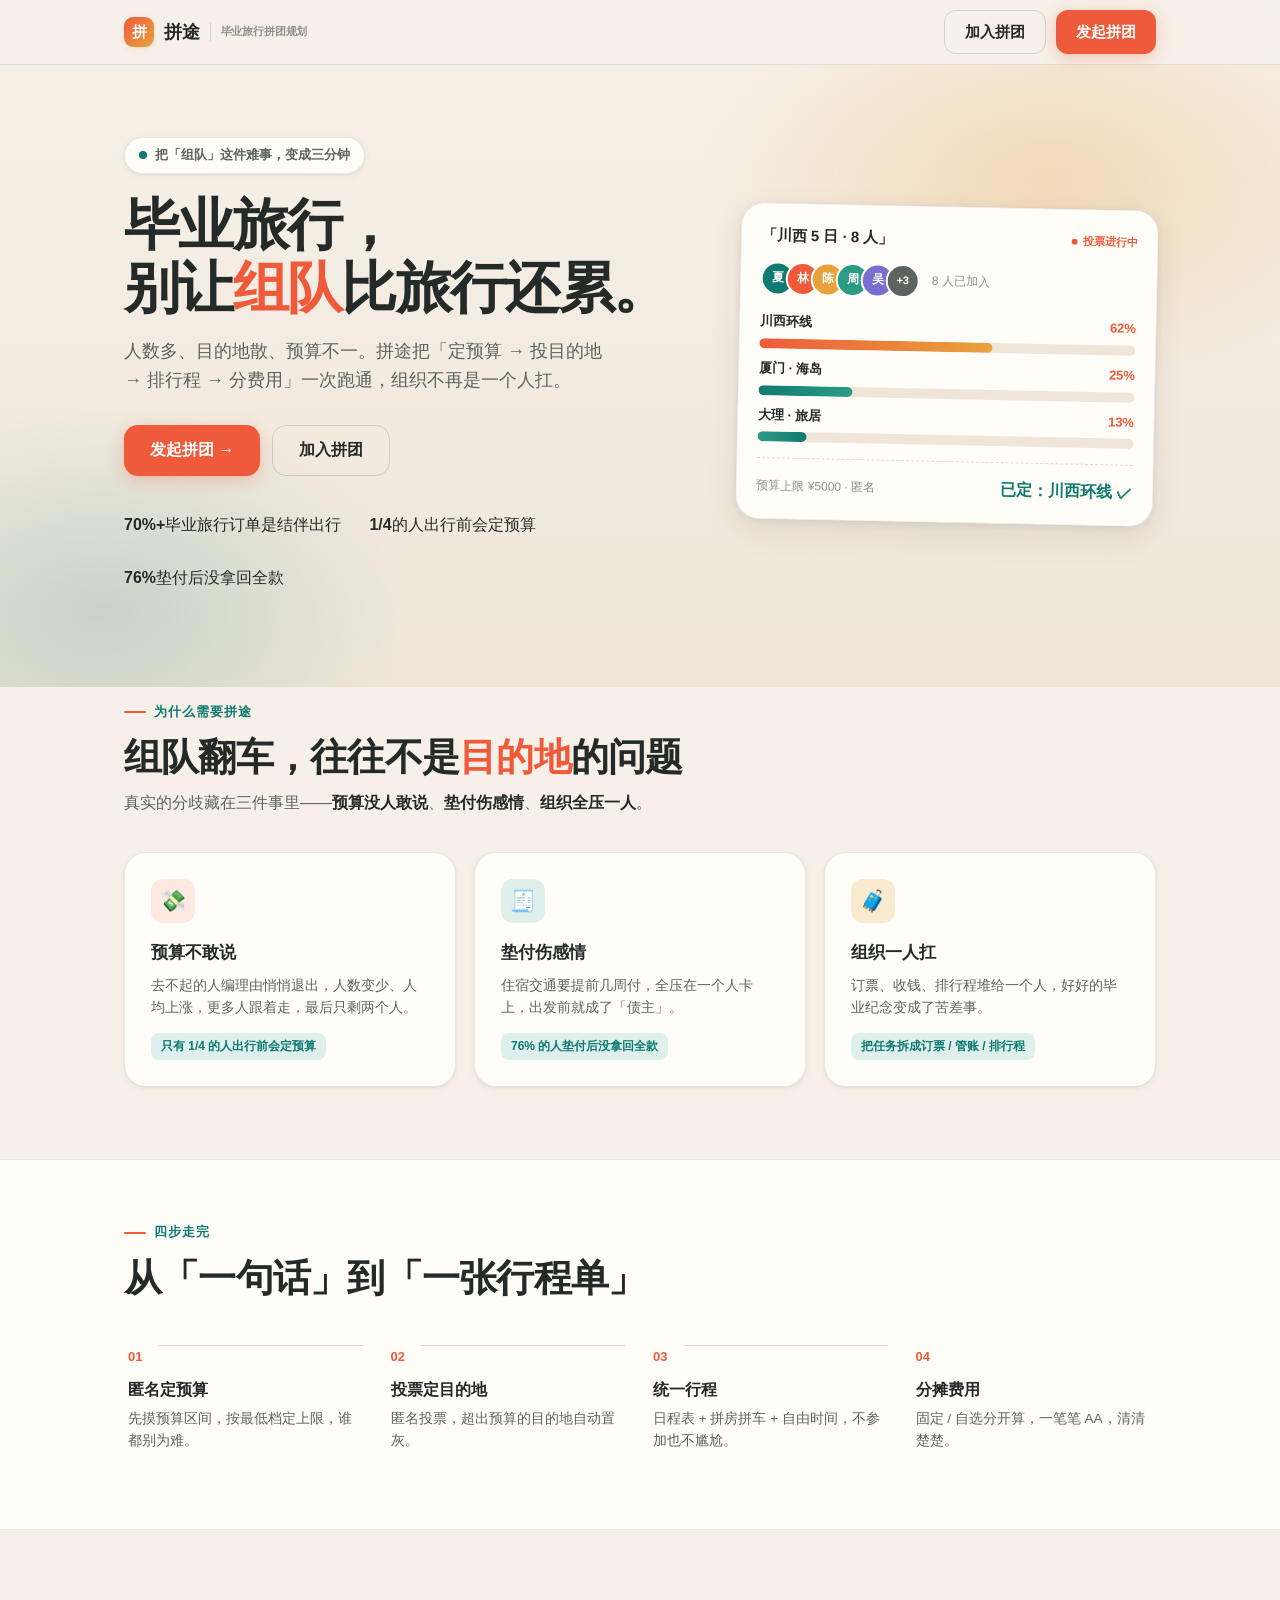
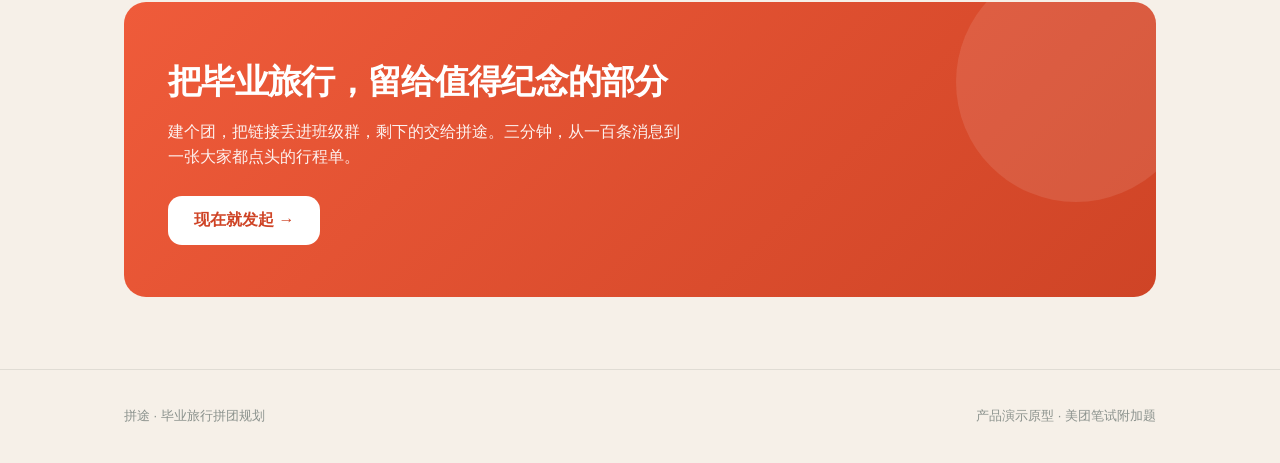
==== index.html @ 5dc003cf "拼途 · 毕业旅行拼团规划 MVP（首页/创建/投票）" ====
<!doctype html>
<html lang="zh-CN">
<head>
<meta charset="utf-8">
<meta name="viewport" content="width=device-width, initial-scale=1, viewport-fit=cover">
<title>拼途 · 毕业旅行拼团规划</title>
<meta name="description" content="帮毕业生快速组队、统一行程、分摊费用的一站式拼团工具">
<style>
/* finesse · register=brand · A=sand-coral-teal · B=800/400 · C=split-hero
 * D=css-scroll-reveal · E=summer-journal · SOUL=7 SPECTACLE=3 DENSITY=5 */

:root{
  --bg:#f6f0e8; --bg-2:#efe6d9; --surface:#fffdf8; --surface-2:#fbf6ee;
  --ink:#242a27; --ink-soft:#5b645f; --ink-faint:#8b928d;
  --line:rgba(36,42,39,.10); --line-strong:rgba(36,42,39,.16);
  --coral:#ef5b3a; --coral-deep:#cf4426; --coral-soft:#fde9e2;
  --teal:#0f7a72; --teal-soft:#dff0ec;
  --gold:#e8a23c; --gold-soft:#f9ead0;
  --mint:#2c9c85;
  --shadow-sm:0 1px 2px rgba(60,45,25,.06),0 2px 8px rgba(60,45,25,.05);
  --shadow-md:0 2px 6px rgba(60,45,25,.07),0 12px 32px rgba(60,45,25,.09);
  --r-lg:22px; --r-md:16px; --r-sm:11px;
  --font:-apple-system,BlinkMacSystemFont,"Segoe UI","PingFang SC","Hiragino Sans GB","Microsoft YaHei","Noto Sans SC",sans-serif;
}
*{margin:0;padding:0;box-sizing:border-box}
html{scroll-behavior:smooth;-webkit-text-size-adjust:100%}
html,body{overflow-x:clip}
body{
  font-family:var(--font);color:var(--ink);background:var(--bg);
  line-height:1.6;font-size:16px;
  -webkit-font-smoothing:antialiased;text-rendering:optimizeLegibility;
}
a{color:inherit;text-decoration:none}
button{font-family:inherit;cursor:pointer;border:none;background:none;color:inherit}
img{max-width:100%;display:block}
::selection{background:var(--coral-soft)}

/* ---------- layout helpers ---------- */
.wrap{max-width:1080px;margin:0 auto;padding:0 24px}
.section{padding:72px 0}
.eyebrow{
  display:inline-flex;align-items:center;gap:8px;
  font-size:13px;font-weight:700;letter-spacing:.08em;color:var(--teal);
  text-transform:uppercase;
}
.eyebrow::before{content:"";width:22px;height:2px;background:var(--coral);border-radius:2px}
.h2{font-size:clamp(26px,4vw,38px);line-height:1.15;font-weight:800;letter-spacing:-.02em;margin:14px 0 10px}
.h2 .accent{color:var(--coral)}
.sub{color:var(--ink-soft);font-size:16px;max-width:560px}
.sub b{color:var(--ink)}

/* ---------- nav ---------- */
.nav{
  position:sticky;top:0;z-index:50;
  background:color-mix(in srgb,var(--bg) 82%,transparent);
  backdrop-filter:blur(14px) saturate(1.2);-webkit-backdrop-filter:blur(14px) saturate(1.2);
  border-bottom:1px solid var(--line);
}
.nav-inner{display:flex;align-items:center;justify-content:space-between;height:64px}
.brand{display:flex;align-items:center;gap:10px;font-weight:800;font-size:18px;letter-spacing:-.01em}
.brand .logo{
  width:30px;height:30px;border-radius:9px;display:grid;place-items:center;
  background:linear-gradient(135deg,var(--coral),var(--gold));color:#fff;font-size:15px;font-weight:900;
  box-shadow:var(--shadow-sm);
}
.brand .tag{font-size:11px;font-weight:600;color:var(--ink-faint);padding-left:10px;border-left:1px solid var(--line-strong)}
.nav-cta{display:flex;gap:10px;align-items:center}
.btn{
  display:inline-flex;align-items:center;justify-content:center;gap:8px;
  font-weight:700;font-size:15px;border-radius:12px;padding:11px 20px;
  transition:transform .15s ease,box-shadow .15s ease,background .15s ease;
  white-space:nowrap;min-height:44px;
}
.btn:active{transform:scale(.97)}
.btn-primary{background:var(--coral);color:#fff;box-shadow:0 4px 16px rgba(239,91,58,.30)}
.btn-primary:hover{background:var(--coral-deep);box-shadow:0 6px 20px rgba(239,91,58,.36)}
.btn-ghost{border:1px solid var(--line-strong);color:var(--ink)}
.btn-ghost:hover{background:var(--surface);box-shadow:var(--shadow-sm)}
.btn-teal{background:var(--teal);color:#fff;box-shadow:0 4px 16px rgba(15,122,114,.26)}
.btn-teal:hover{background:#0c6660}
.btn-lg{padding:14px 26px;font-size:16px;border-radius:14px}

/* ---------- hero ---------- */
.hero{position:relative;overflow:hidden;padding:72px 0 96px}
.hero::before{
  content:"";position:absolute;inset:0;pointer-events:none;
  background:
    radial-gradient(560px 340px at 82% 18%,rgba(232,162,60,.28),transparent 62%),
    radial-gradient(520px 340px at 8% 88%,rgba(15,122,114,.18),transparent 60%),
    linear-gradient(180deg,var(--bg) 0%,var(--bg-2) 100%);
}
.hero-grid{position:relative;display:grid;grid-template-columns:1.15fr .85fr;gap:48px;align-items:center}
.hero-kicker{
  display:inline-flex;align-items:center;gap:8px;padding:7px 14px;border-radius:999px;
  background:var(--surface);border:1px solid var(--line);font-size:13px;font-weight:600;color:var(--ink-soft);
  box-shadow:var(--shadow-sm);
}
.hero-kicker .dot{width:8px;height:8px;border-radius:50%;background:var(--teal)}
.hero h1{
  font-size:clamp(34px,5.4vw,56px);line-height:1.12;font-weight:800;letter-spacing:-.03em;margin:20px 0 18px;
}
.hero h1 .hl{color:var(--coral)}
.hero .lead{font-size:18px;color:var(--ink-soft);max-width:500px;margin-bottom:30px}
.hero-actions{display:flex;gap:12px;flex-wrap:wrap}
.hero-proof{display:flex;gap:28px;margin-top:36px;flex-wrap:wrap}
.proof b{font-size:22px;font-weight:800;display:block;line-height:1.1}
.proof span{font-size:13px;color:var(--ink-faint)}
.proof .pf-coral b{color:var(--coral)}
.proof .pf-teal b{color:var(--teal)}

/* hero card mock */
.hero-card{
  background:var(--surface);border:1px solid var(--line);border-radius:24px;
  box-shadow:var(--shadow-md);padding:20px;position:relative;
  transform:rotate(1.2deg);
}
.hero-card .hc-head{display:flex;align-items:center;justify-content:space-between;margin-bottom:14px}
.hc-title{font-weight:800;font-size:15px}
.hc-live{font-size:11px;font-weight:700;color:var(--coral);display:flex;align-items:center;gap:5px}
.hc-live::before{content:"";width:6px;height:6px;border-radius:50%;background:var(--coral);animation:pulse 1.6s infinite}
@keyframes pulse{0%,100%{opacity:1}50%{opacity:.3}}
.avatars{display:flex;align-items:center;margin-bottom:16px}
.av{width:34px;height:34px;border-radius:50%;border:2px solid var(--surface);margin-left:-9px;
  display:grid;place-items:center;font-size:12px;font-weight:700;color:#fff;background:var(--teal)}
.av:first-child{margin-left:0}
.av:nth-child(2){background:var(--coral)}
.av:nth-child(3){background:var(--gold)}
.av:nth-child(4){background:var(--mint)}
.av:nth-child(5){background:#7a6fd0}
.av.more{background:var(--ink-soft);font-size:11px}
.avs-note{font-size:12px;color:var(--ink-faint);margin-left:12px}
.vote-row{margin-bottom:10px}
.vote-row .vr-label{display:flex;justify-content:space-between;font-size:13px;font-weight:600;margin-bottom:6px}
.vote-row .vr-label .pct{color:var(--coral);font-weight:800}
.bar{height:10px;border-radius:999px;background:var(--bg-2);overflow:hidden}
.bar i{display:block;height:100%;border-radius:999px;background:linear-gradient(90deg,var(--coral),var(--gold))}
.bar.teal i{background:linear-gradient(90deg,var(--teal),var(--mint))}
.bar.mint i{background:linear-gradient(90deg,var(--mint),var(--teal))}
.hc-foot{display:flex;align-items:center;justify-content:space-between;margin-top:16px;padding-top:14px;border-top:1px dashed var(--line-strong)}
.hc-foot span{font-size:12px;color:var(--ink-faint)}
.hc-foot b{color:var(--teal);font-weight:800}

/* ---------- pain section ---------- */
.pain-grid{display:grid;grid-template-columns:repeat(3,1fr);gap:18px;margin-top:36px}
.pain-card{
  background:var(--surface);border:1px solid var(--line);border-radius:var(--r-lg);
  padding:26px;box-shadow:var(--shadow-sm);transition:transform .18s ease,box-shadow .18s ease;
}
.pain-card:hover{transform:translateY(-4px);box-shadow:var(--shadow-md)}
.pain-card .p-ico{width:44px;height:44px;border-radius:12px;display:grid;place-items:center;font-size:21px;margin-bottom:16px}
.p-ico.coral{background:var(--coral-soft)}
.p-ico.teal{background:var(--teal-soft)}
.p-ico.gold{background:var(--gold-soft)}
.pain-card h3{font-size:17px;font-weight:800;margin-bottom:8px}
.pain-card p{font-size:14px;color:var(--ink-soft)}
.pain-card .stat{margin-top:14px;font-size:12px;font-weight:700;color:var(--teal);background:var(--teal-soft);
  display:inline-block;padding:4px 10px;border-radius:8px}

/* ---------- steps ---------- */
.steps{background:var(--surface);border-top:1px solid var(--line);border-bottom:1px solid var(--line)}
.steps-grid{display:grid;grid-template-columns:repeat(4,1fr);gap:18px;margin-top:36px}
.step-card{position:relative;padding:6px 4px}
.step-card .num{font-size:13px;font-weight:800;color:var(--coral)}
.step-card h4{font-size:16px;font-weight:800;margin:8px 0 6px}
.step-card p{font-size:13.5px;color:var(--ink-soft)}
.step-card::after{content:"";position:absolute;top:8px;left:34px;width:calc(100% - 40px);height:1px;background:var(--line-strong)}
.step-card:last-child::after{display:none}

/* ---------- CTA band ---------- */
.cta-band{
  background:linear-gradient(135deg,var(--coral),var(--coral-deep));
  border-radius:var(--r-lg);padding:52px 44px;color:#fff;position:relative;overflow:hidden;
}
.cta-band::after{content:"";position:absolute;right:-40px;top:-40px;width:240px;height:240px;border-radius:50%;
  background:rgba(255,255,255,.10)}
.cta-band h2{font-size:clamp(24px,3.4vw,34px);font-weight:800;letter-spacing:-.02em;margin-bottom:10px}
.cta-band p{opacity:.92;font-size:16px;margin-bottom:26px;max-width:520px}
.btn-white{background:#fff;color:var(--coral-deep)}
.btn-white:hover{box-shadow:0 6px 24px rgba(0,0,0,.18)}

footer{border-top:1px solid var(--line);padding:36px 0;color:var(--ink-faint);font-size:13px}
footer .wrap{display:flex;justify-content:space-between;gap:16px;flex-wrap:wrap}

/* ============ APP VIEWS (create / vote) ============ */
.view{display:none}
.view.active{display:block;animation:fade .3s ease}
@keyframes fade{from{opacity:0;transform:translateY(8px)}to{opacity:1;transform:none}}

.app-top{padding:28px 0 8px}
.back-btn{display:inline-flex;align-items:center;gap:6px;font-size:14px;font-weight:600;color:var(--ink-soft);
  padding:8px 12px;border-radius:10px;border:1px solid var(--line);background:var(--surface)}
.back-btn:hover{color:var(--ink)}
.app-title{margin:16px 0 4px;font-size:clamp(24px,3.6vw,32px);font-weight:800;letter-spacing:-.02em}
.app-sub{color:var(--ink-soft);font-size:15px}

/* progress */
.prog{display:flex;gap:6px;margin:22px 0 8px}
.prog span{flex:1;height:5px;border-radius:999px;background:var(--bg-2)}
.prog span.on{background:var(--coral)}
.prog span.done{background:var(--teal)}
.prog-label{font-size:12px;color:var(--ink-faint);margin-bottom:28px}

/* form card */
.form-card{background:var(--surface);border:1px solid var(--line);border-radius:var(--r-lg);
  padding:30px;box-shadow:var(--shadow-sm);max-width:720px}
.form-card h3{font-size:19px;font-weight:800;margin-bottom:4px}
.form-card .hint{font-size:13.5px;color:var(--ink-faint);margin-bottom:20px}
.field{margin-bottom:18px}
.field label{display:block;font-size:13.5px;font-weight:700;margin-bottom:7px}
.field label em{color:var(--coral);font-style:normal}
.input,select.input{
  width:100%;font-family:inherit;font-size:15px;color:var(--ink);
  padding:13px 15px;border-radius:12px;border:1px solid var(--line-strong);
  background:var(--surface-2);transition:border .15s ease,box-shadow .15s ease;
}
.input:focus{outline:none;border-color:var(--coral);box-shadow:0 0 0 3px var(--coral-soft)}
.row2{display:grid;grid-template-columns:1fr 1fr;gap:14px}

/* budget chips */
.chips{display:flex;flex-wrap:wrap;gap:10px}
.chip{
  padding:11px 18px;border-radius:12px;border:1px solid var(--line-strong);background:var(--surface-2);
  font-size:14px;font-weight:700;color:var(--ink);transition:all .15s ease;min-height:44px;
}
.chip:hover{border-color:var(--coral)}
.chip.sel{background:var(--coral);border-color:var(--coral);color:#fff;box-shadow:0 4px 14px rgba(239,91,58,.28)}
.budget-note{font-size:12.5px;color:var(--ink-faint);margin-top:12px}
.budget-note b{color:var(--teal)}

/* destination add */
.dest-list{display:flex;flex-direction:column;gap:10px;margin-bottom:12px}
.dest-item{display:flex;align-items:center;gap:10px;background:var(--surface-2);border:1px solid var(--line);
  border-radius:12px;padding:11px 14px;font-size:14.5px;font-weight:600}
.dest-item .rm{margin-left:auto;color:var(--ink-faint);font-size:18px;line-height:1;padding:4px 8px;border-radius:8px}
.dest-item .rm:hover{color:var(--coral);background:var(--coral-soft)}
.dest-quick{display:flex;flex-wrap:wrap;gap:8px;margin-bottom:12px}
.dest-quick .dq{padding:7px 12px;border-radius:999px;border:1px solid var(--line-strong);font-size:13px;font-weight:600;color:var(--ink-soft)}
.dest-quick .dq:hover{border-color:var(--teal);color:var(--teal)}
.add-row{display:flex;gap:10px}
.add-row .input{flex:1}

.form-actions{display:flex;gap:12px;margin-top:26px;justify-content:space-between;align-items:center}
.form-actions .right{display:flex;gap:12px}

/* invite result */
.invite-box{max-width:720px;text-align:center;padding:44px 30px;background:var(--surface);
  border:1px solid var(--line);border-radius:var(--r-lg);box-shadow:var(--shadow-sm)}
.invite-box .big-ico{width:64px;height:64px;border-radius:18px;margin:0 auto 18px;display:grid;place-items:center;
  font-size:30px;background:var(--teal-soft)}
.invite-box h3{font-size:22px;font-weight:800;margin-bottom:8px}
.invite-box p{color:var(--ink-soft);font-size:14.5px;margin-bottom:20px}
.link-bar{display:flex;gap:10px;align-items:center;background:var(--surface-2);border:1px solid var(--line);
  border-radius:12px;padding:8px 8px 8px 16px;max-width:520px;margin:0 auto 16px}
.link-bar .url{flex:1;font-size:13.5px;color:var(--ink-soft);overflow:hidden;text-overflow:ellipsis;white-space:nowrap;text-align:left}
.copy-btn{background:var(--teal);color:#fff;font-size:13px;font-weight:700;padding:9px 16px;border-radius:9px;white-space:nowrap}
.copy-btn:hover{background:#0c6660}

/* vote view */
.vote-grid{display:grid;grid-template-columns:1.2fr .8fr;gap:22px;align-items:start}
.budget-panel{background:var(--surface);border:1px solid var(--line);border-radius:var(--r-lg);padding:26px;box-shadow:var(--shadow-sm)}
.budget-panel h3{font-size:17px;font-weight:800;margin-bottom:4px}
.budget-panel .hint{font-size:13px;color:var(--ink-faint);margin-bottom:16px}
.budget-bar{display:flex;gap:10px;flex-wrap:wrap}
.dest-vote{background:var(--surface);border:1px solid var(--line);border-radius:var(--r-lg);padding:26px;box-shadow:var(--shadow-sm)}
.dest-vote h3{font-size:17px;font-weight:800;margin-bottom:4px}
.dest-vote .hint{font-size:13px;color:var(--ink-faint);margin-bottom:16px}
.vote-card{border:1px solid var(--line);border-radius:14px;padding:16px;margin-bottom:12px;transition:border .15s ease,box-shadow .15s ease;position:relative}
.vote-card:hover{border-color:var(--line-strong)}
.vote-card.winner{border-color:var(--teal);box-shadow:0 0 0 3px var(--teal-soft)}
.vote-card.over{opacity:.5}
.vote-card .vc-head{display:flex;align-items:center;justify-content:space-between;margin-bottom:8px}
.vote-card .vc-name{font-weight:800;font-size:16px}
.vote-card .vc-cost{font-size:12px;font-weight:700;color:var(--ink-soft);background:var(--surface-2);padding:3px 10px;border-radius:999px}
.vote-card .vc-bar{margin-bottom:10px}
.vote-card .vc-foot{display:flex;align-items:center;justify-content:space-between}
.vote-card .vc-count{font-size:13px;color:var(--ink-soft)}
.vote-card .vc-count b{color:var(--teal);font-weight:800}
.vote-btn{padding:9px 18px;border-radius:10px;font-size:13.5px;font-weight:700;border:1.5px solid var(--coral);color:var(--coral);transition:all .15s ease}
.vote-btn:hover{background:var(--coral-soft)}
.vote-btn.voted{background:var(--coral);color:#fff}
.winner-tag{position:absolute;top:-9px;right:14px;background:var(--teal);color:#fff;font-size:11px;font-weight:800;
  padding:3px 10px;border-radius:999px;box-shadow:var(--shadow-sm)}
.budget-count{font-size:12px;color:var(--ink-faint);margin-top:14px}
.budget-count b{color:var(--coral)}
.anon-tip{display:flex;gap:10px;align-items:flex-start;margin-top:16px;padding:13px 15px;border-radius:12px;
  background:var(--teal-soft);font-size:13px;color:var(--ink-soft)}
.anon-tip b{color:var(--teal)}

@media (max-width:820px){
  .hero-grid{grid-template-columns:1fr;gap:36px}
  .pain-grid,.steps-grid{grid-template-columns:1fr}
  .vote-grid{grid-template-columns:1fr}
  .row2{grid-template-columns:1fr}
  .nav-cta .btn-ghost{display:none}
  .cta-band{padding:40px 26px}
  .form-card{padding:22px}
}
</style>
</head>
<body>

<!-- ================= NAV ================= -->
<header class="nav">
  <div class="wrap nav-inner">
    <div class="brand">
      <span class="logo">拼</span>
      <span>拼途</span>
      <span class="tag">毕业旅行拼团规划</span>
    </div>
    <div class="nav-cta">
      <button class="btn btn-ghost" onclick="goJoin()">加入拼团</button>
      <button class="btn btn-primary" onclick="goCreate()">发起拼团</button>
    </div>
  </div>
</header>

<!-- ================= LANDING ================= -->
<main id="landing" class="view active">
  <section class="hero">
    <div class="wrap hero-grid">
      <div>
        <span class="hero-kicker"><span class="dot"></span>把「组队」这件难事，变成三分钟</span>
        <h1>毕业旅行，<br>别让<span class="hl">组队</span>比旅行还累。</h1>
        <p class="lead">人数多、目的地散、预算不一。拼途把「定预算 → 投目的地 → 排行程 → 分费用」一次跑通，组织不再是一个人扛。</p>
        <div class="hero-actions">
          <button class="btn btn-primary btn-lg" onclick="goCreate()">发起拼团 →</button>
          <button class="btn btn-ghost btn-lg" onclick="goJoin()">加入拼团</button>
        </div>
        <div class="hero-proof">
          <div class="pf-coral"><b>70%+</b><span>毕业旅行订单是结伴出行</span></div>
          <div class="pf-teal"><b>1/4</b><span>的人出行前会定预算</span></div>
          <div class="pf-coral"><b>76%</b><span>垫付后没拿回全款</span></div>
        </div>
      </div>
      <div class="hero-card">
        <div class="hc-head">
          <span class="hc-title">「川西 5 日 · 8 人」</span>
          <span class="hc-live">投票进行中</span>
        </div>
        <div class="avatars">
          <span class="av">夏</span><span class="av">林</span><span class="av">陈</span><span class="av">周</span><span class="av">吴</span>
          <span class="av more">+3</span>
          <span class="avs-note">8 人已加入</span>
        </div>
        <div class="vote-row">
          <div class="vr-label"><span>川西环线</span><span class="pct">62%</span></div>
          <div class="bar"><i style="width:62%"></i></div>
        </div>
        <div class="vote-row">
          <div class="vr-label"><span>厦门 · 海岛</span><span class="pct">25%</span></div>
          <div class="bar teal"><i style="width:25%"></i></div>
        </div>
        <div class="vote-row">
          <div class="vr-label"><span>大理 · 旅居</span><span class="pct">13%</span></div>
          <div class="bar mint"><i style="width:13%"></i></div>
        </div>
        <div class="hc-foot">
          <span>预算上限 ¥5000 · 匿名</span>
          <b>已定：川西环线 ✓</b>
        </div>
      </div>
    </div>
  </section>

  <section class="section" style="padding-top:8px">
    <div class="wrap">
      <span class="eyebrow">为什么需要拼途</span>
      <h2 class="h2">组队翻车，往往不是<span class="accent">目的地</span>的问题</h2>
      <p class="sub">真实的分歧藏在三件事里——<b>预算没人敢说</b>、<b>垫付伤感情</b>、<b>组织全压一人</b>。</p>
      <div class="pain-grid">
        <div class="pain-card">
          <div class="p-ico coral">💸</div>
          <h3>预算不敢说</h3>
          <p>去不起的人编理由悄悄退出，人数变少、人均上涨，更多人跟着走，最后只剩两个人。</p>
          <span class="stat">只有 1/4 的人出行前会定预算</span>
        </div>
        <div class="pain-card">
          <div class="p-ico teal">🧾</div>
          <h3>垫付伤感情</h3>
          <p>住宿交通要提前几周付，全压在一个人卡上，出发前就成了「债主」。</p>
          <span class="stat">76% 的人垫付后没拿回全款</span>
        </div>
        <div class="pain-card">
          <div class="p-ico gold">🧳</div>
          <h3>组织一人扛</h3>
          <p>订票、收钱、排行程堆给一个人，好好的毕业纪念变成了苦差事。</p>
          <span class="stat">把任务拆成订票 / 管账 / 排行程</span>
        </div>
      </div>
    </div>
  </section>

  <section class="steps section" style="padding-top:56px">
    <div class="wrap">
      <span class="eyebrow">四步走完</span>
      <h2 class="h2">从「一句话」到「一张行程单」</h2>
      <div class="steps-grid">
        <div class="step-card"><span class="num">01</span><h4>匿名定预算</h4><p>先摸预算区间，按最低档定上限，谁都别为难。</p></div>
        <div class="step-card"><span class="num">02</span><h4>投票定目的地</h4><p>匿名投票，超出预算的目的地自动置灰。</p></div>
        <div class="step-card"><span class="num">03</span><h4>统一行程</h4><p>日程表 + 拼房拼车 + 自由时间，不参加也不尴尬。</p></div>
        <div class="step-card"><span class="num">04</span><h4>分摊费用</h4><p>固定 / 自选分开算，一笔笔 AA，清清楚楚。</p></div>
      </div>
    </div>
  </section>

  <section class="section">
    <div class="wrap">
      <div class="cta-band">
        <h2>把毕业旅行，留给值得纪念的部分</h2>
        <p>建个团，把链接丢进班级群，剩下的交给拼途。三分钟，从一百条消息到一张大家都点头的行程单。</p>
        <button class="btn btn-white btn-lg" onclick="goCreate()">现在就发起 →</button>
      </div>
    </div>
  </section>

  <footer>
    <div class="wrap">
      <span>拼途 · 毕业旅行拼团规划</span>
      <span>产品演示原型 · 美团笔试附加题</span>
    </div>
  </footer>
</main>

<!-- ================= CREATE VIEW ================= -->
<main id="createView" class="view">
  <div class="wrap app-top">
    <button class="back-btn" onclick="goHome()">← 返回首页</button>
    <h1 class="app-title">发起拼团</h1>
    <p class="app-sub">四步创建，生成邀请链接丢进班级群。</p>
    <div class="prog" id="prog"><span class="on"></span><span></span><span></span><span></span></div>
    <p class="prog-label" id="progLabel">第 1 步 / 共 4 步 · 基本信息</p>
  </div>

  <div class="wrap" style="padding-bottom:80px">
    <!-- STEP 1 -->
    <div class="form-card" data-step="1">
      <h3>基本信息</h3>
      <p class="hint">给这个团起个名字，定个大概的出行时间。</p>
      <div class="field">
        <label>团名 <em>*</em></label>
        <input class="input" id="fName" placeholder="比如「川西 5 日 · 8 人」" value="川西 5 日 · 8 人">
      </div>
      <div class="row2">
        <div class="field">
          <label>出发月份</label>
          <select class="input" id="fMonth">
            <option>6 月</option><option>7 月</option><option selected>8 月</option>
            <option>9 月</option><option>10 月</option>
          </select>
        </div>
        <div class="field">
          <label>预计人数</label>
          <select class="input" id="fSize">
            <option>4–6 人</option><option selected>6–10 人</option><option>10–20 人</option>
          </select>
        </div>
      </div>
      <div class="form-actions">
        <span style="color:var(--ink-faint);font-size:13px">第一步，先把框架搭起来</span>
        <button class="btn btn-primary" onclick="nextStep(2)">下一步 →</button>
      </div>
    </div>

    <!-- STEP 2 -->
    <div class="form-card" data-step="2" style="display:none">
      <h3>匿名定预算</h3>
      <p class="hint">每人匿名选一个「能接受的上限」，系统按最低档定团预算，谁都不会因为钱尴尬。</p>
      <div class="field">
        <label>你（组织者）的预算上限</label>
        <div class="chips" id="budgetChips">
          <button class="chip" data-v="3000">¥3000</button>
          <button class="chip" data-v="5000">¥5000</button>
          <button class="chip sel" data-v="8000">¥8000</button>
          <button class="chip" data-v="12000">¥12000+</button>
        </div>
        <p class="budget-note">💡 <b>核心机制：</b>大家匿名投，最后按「最低档」定上限，超预算的目的地自动置灰。</p>
      </div>
      <div class="form-actions">
        <button class="btn btn-ghost" onclick="nextStep(1)">← 上一步</button>
        <div class="right"><button class="btn btn-primary" onclick="nextStep(3)">下一步 →</button></div>
      </div>
    </div>

    <!-- STEP 3 -->
    <div class="form-card" data-step="3" style="display:none">
      <h3>目的地选项</h3>
      <p class="hint">放进几个候选目的地，让大家投票。可点快捷标签快速添加。</p>
      <div class="field">
        <label>已选目的地</label>
        <div class="dest-list" id="destList">
          <div class="dest-item">川西环线 · 稻城亚丁<span class="rm" onclick="rmDest(this)">×</span></div>
          <div class="dest-item">厦门 · 海岛<span class="rm" onclick="rmDest(this)">×</span></div>
          <div class="dest-item">大理 · 旅居<span class="rm" onclick="rmDest(this)">×</span></div>
        </div>
        <div class="dest-quick">
          <button class="dq" onclick="addDest(this)">+ 成都</button>
          <button class="dq" onclick="addDest(this)">+ 青岛</button>
          <button class="dq" onclick="addDest(this)">+ 长沙</button>
          <button class="dq" onclick="addDest(this)">+ 西安</button>
          <button class="dq" onclick="addDest(this)">+ 敦煌</button>
        </div>
        <div class="add-row">
          <input class="input" id="fDest" placeholder="自定义目的地，回车添加">
          <button class="btn btn-teal" onclick="addCustomDest()">添加</button>
        </div>
      </div>
      <div class="form-actions">
        <button class="btn btn-ghost" onclick="nextStep(2)">← 上一步</button>
        <div class="right"><button class="btn btn-primary" onclick="nextStep(4)">生成邀请链接 →</button></div>
      </div>
    </div>

    <!-- STEP 4 -->
    <div class="form-card" data-step="4" style="display:none">
      <h3>确认信息</h3>
      <p class="hint">核对一下，确认后生成邀请链接。</p>
      <div class="field" style="background:var(--surface-2);border:1px solid var(--line);border-radius:12px;padding:16px" id="confirmBox"></div>
      <div class="form-actions">
        <button class="btn btn-ghost" onclick="nextStep(3)">← 上一步</button>
        <div class="right"><button class="btn btn-primary" onclick="finishCreate()">生成邀请链接 ✓</button></div>
      </div>
    </div>

    <!-- INVITE RESULT -->
    <div class="invite-box" id="inviteResult" style="display:none">
      <div class="big-ico">🎉</div>
      <h3>拼团创建成功！</h3>
      <p>把这个链接丢进班级群，大家点开就能匿名投票。你随时回来查看结果。</p>
      <div class="link-bar">
        <span class="url" id="inviteUrl">https://riverovo1.github.io/grad-trip/</span>
        <button class="copy-btn" onclick="copyLink()">复制</button>
      </div>
      <div class="anon-tip" style="text-align:left;max-width:520px;margin:0 auto 20px">
        <span>🔒</span>
        <span><b>匿名机制：</b>每个人只能看到「票数」和「预算档位分布」，看不到谁投了什么，避免当面拉票的尴尬。</span>
      </div>
      <button class="btn btn-primary btn-lg" onclick="goVote()">预览投票页 →</button>
    </div>
  </div>
</main>

<!-- ================= VOTE VIEW ================= -->
<main id="voteView" class="view">
  <div class="wrap app-top">
    <button class="back-btn" onclick="goCreate()">← 返回创建</button>
    <h1 class="app-title">川西 5 日 · 8 人</h1>
    <p class="app-sub">8 人已加入 · 5 人已投票 · 你的投票匿名</p>
  </div>

  <div class="wrap" style="padding-bottom:80px">
    <div class="vote-grid">
      <div class="dest-vote">
        <h3>投出你的目的地 🗳️</h3>
        <p class="hint">每人一票，得票最高的目的地将被定为行程。超预算的选项已置灰。</p>
        <div id="voteCards"></div>
        <div class="anon-tip"><span>🔒</span><span><b>匿名投票：</b>别人只看得到结果条，看不到是谁投的。</span></div>
      </div>

      <div class="budget-panel">
        <h3>匿名预算摸底 💰</h3>
        <p class="hint">选一个你能接受的上限，最终按最低档定团预算。</p>
        <div class="budget-bar" id="budgetBar">
          <button class="chip" data-v="3000">¥3000</button>
          <button class="chip" data-v="5000">¥5000</button>
          <button class="chip" data-v="8000">¥8000</button>
          <button class="chip" data-v="12000">¥12000+</button>
        </div>
        <p class="budget-count">已投：<b>5 / 8</b> 人 · 最低档 <b>¥5000</b> → 团预算上限 ¥5000</p>
        <div style="height:1px;background:var(--line);margin:18px 0"></div>
        <h3 style="font-size:15px">当前预算分布</h3>
        <div class="vote-row" style="margin-top:14px">
          <div class="vr-label"><span>¥3000</span><span class="pct">1 人</span></div>
          <div class="bar teal"><i style="width:20%"></i></div>
        </div>
        <div class="vote-row">
          <div class="vr-label"><span>¥5000</span><span class="pct">3 人</span></div>
          <div class="bar teal"><i style="width:60%"></i></div>
        </div>
        <div class="vote-row">
          <div class="vr-label"><span>¥8000</span><span class="pct">1 人</span></div>
          <div class="bar"><i style="width:20%"></i></div>
        </div>
      </div>
    </div>
  </div>
</main>

<script>
/* ---------- view router ---------- */
function show(id){
  document.querySelectorAll('.view').forEach(v=>v.classList.remove('active'));
  document.getElementById(id).classList.add('active');
  window.scrollTo({top:0,behavior:'instant'});
}
function goHome(){show('landing')}
function goCreate(){show('createView');renderStep(1)}
function goJoin(){goVote()}
function goVote(){show('voteView');renderVote()}

/* ---------- create wizard ---------- */
var curStep = 1;
function renderStep(n){
  curStep = n;
  document.querySelectorAll('#createView [data-step]').forEach(function(c){
    c.style.display = (parseInt(c.getAttribute('data-step')) === n) ? 'block' : 'none';
  });
  document.getElementById('inviteResult').style.display='none';
  var labels = ['第 1 步 / 共 4 步 · 基本信息','第 2 步 / 共 4 步 · 匿名定预算','第 3 步 / 共 4 步 · 目的地选项','第 4 步 / 共 4 步 · 确认信息'];
  document.getElementById('progLabel').textContent = labels[n-1];
  var spans = document.querySelectorAll('#prog span');
  spans.forEach(function(s,i){
    s.className = (i+1 < n) ? 'done' : (i+1 === n ? 'on' : '');
  });
  if(n===4) buildConfirm();
}
function nextStep(n){renderStep(n);window.scrollTo({top:0,behavior:'smooth'})}

/* budget chips */
document.querySelectorAll('#budgetChips .chip').forEach(function(c){
  c.addEventListener('click',function(){
    document.querySelectorAll('#budgetChips .chip').forEach(x=>x.classList.remove('sel'));
    c.classList.add('sel');
  });
});

/* destination */
function rmDest(el){el.parentElement.remove()}
function addDest(btn){
  var name = btn.textContent.replace('+ ','');
  var div = document.createElement('div');
  div.className='dest-item';
  div.innerHTML = name + '<span class="rm" onclick="rmDest(this)">×</span>';
  document.getElementById('destList').appendChild(div);
}
function addCustomDest(){
  var inp = document.getElementById('fDest'); var v = inp.value.trim();
  if(!v) return;
  var div = document.createElement('div');
  div.className='dest-item';
  div.innerHTML = v + '<span class="rm" onclick="rmDest(this)">×</span>';
  document.getElementById('destList').appendChild(div);
  inp.value='';
}
document.getElementById('fDest').addEventListener('keydown',function(e){if(e.key==='Enter')addCustomDest()});

function buildConfirm(){
  var name = document.getElementById('fName').value || '未命名拼团';
  var month = document.getElementById('fMonth').value;
  var size = document.getElementById('fSize').value;
  var budget = document.querySelector('#budgetChips .chip.sel').getAttribute('data-v');
  var dests = Array.prototype.map.call(document.querySelectorAll('#destList .dest-item'),function(d){return d.textContent.replace('×','').trim()});
  document.getElementById('confirmBox').innerHTML =
    '<div style="display:grid;gap:8px;font-size:14.5px">' +
    '<div><span style="color:var(--ink-faint)">团名：</span><b>'+name+'</b></div>' +
    '<div><span style="color:var(--ink-faint)">时间：</span>'+month+' · '+size+'</div>' +
    '<div><span style="color:var(--ink-faint)">你的预算：</span>¥'+budget+'</div>' +
    '<div><span style="color:var(--ink-faint)">候选目的地：</span>'+dests.join('、')+'</div>' +
    '</div>';
}
function finishCreate(){
  document.getElementById('inviteResult').style.display='block';
  document.querySelectorAll('#createView [data-step]').forEach(c=>c.style.display='none');
  document.getElementById('progLabel').textContent='已完成 ✓';
  document.querySelectorAll('#prog span').forEach(s=>s.className='done');
  window.scrollTo({top:0,behavior:'smooth'});
}
function copyLink(){
  var url = document.getElementById('inviteUrl').textContent;
  var done = function(){var b=document.querySelector('.copy-btn');b.textContent='已复制 ✓';setTimeout(function(){b.textContent='复制'},1600)};
  if(navigator.clipboard && navigator.clipboard.writeText){navigator.clipboard.writeText(url).then(done).catch(done)}
  else{done()}
}

/* ---------- vote view ---------- */
var DEST = [
  {name:'川西环线 · 稻城亚丁', cost:'人均 ¥4800', pct:62, over:false, winner:true},
  {name:'厦门 · 海岛', cost:'人均 ¥3600', pct:25, over:false, winner:false},
  {name:'大理 · 旅居', cost:'人均 ¥3200', pct:13, over:false, winner:false},
  {name:'新疆 · 独库公路', cost:'人均 ¥7800', pct:0, over:true, winner:false}
];
function renderVote(){
  var box = document.getElementById('voteCards');
  box.innerHTML = '';
  DEST.forEach(function(d,i){
    var card = document.createElement('div');
    card.className = 'vote-card' + (d.winner?' winner':'') + (d.over?' over':'');
    var overTag = d.over ? '<span class="winner-tag" style="background:var(--ink-faint)">超出预算上限</span>' : (d.winner?'<span class="winner-tag">暂列第一</span>':'');
    card.innerHTML =
      overTag +
      '<div class="vc-head"><span class="vc-name">'+d.name+'</span><span class="vc-cost">'+d.cost+'</span></div>' +
      '<div class="bar '+(i%2?'':'teal')+'" style="margin-bottom:10px"><i style="width:'+d.pct+'%"></i></div>' +
      '<div class="vc-foot"><span class="vc-count">'+d.pct+'% · <b>'+(d.over?0:Math.round(d.pct/12))+' 票</b></span>' +
      (d.over ? '<span style="font-size:12px;color:var(--ink-faint)">不可投</span>' :
      '<button class="vote-btn" onclick="castVote(this,'+i+')">投票</button>') +
      '</div>';
    box.appendChild(card);
  });
}
function castVote(btn,i){
  document.querySelectorAll('#voteCards .vote-btn').forEach(function(b){b.classList.remove('voted');b.textContent='投票'});
  btn.classList.add('voted'); btn.textContent='已投 ✓';
  DEST.forEach(function(d,di){d.winner = (di===i)});
  renderVote();
}
</script>
</body>
</html>
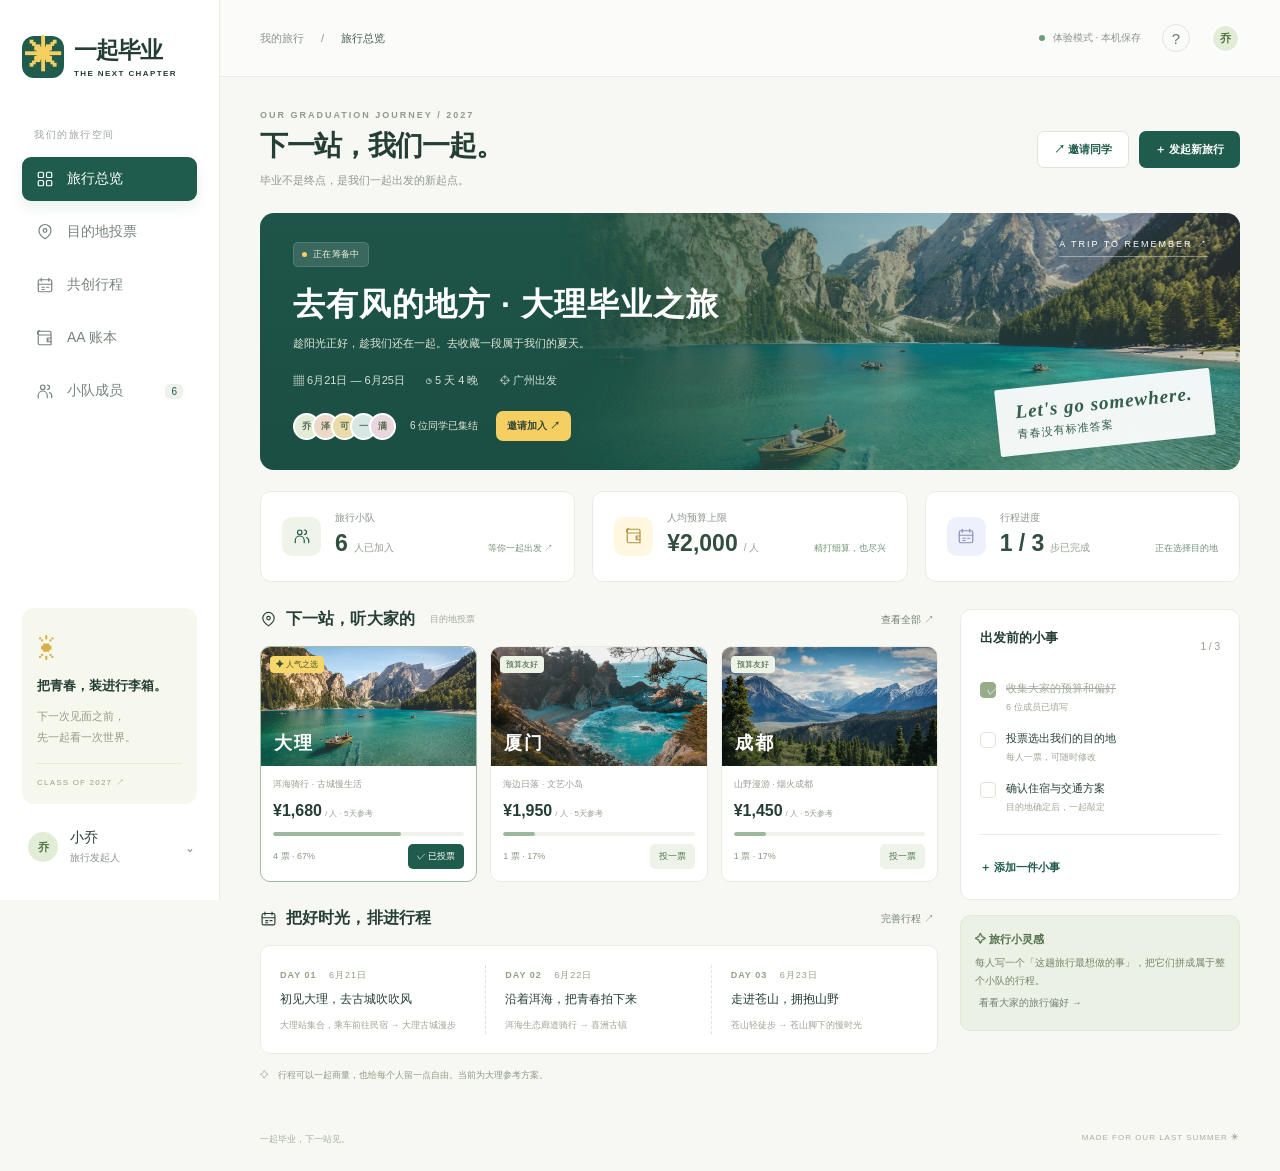
==== commit 3013ec9f: "Deploy complete graduation trip planner to GitHub Pages" ====
--- a/index.html
+++ b/index.html
@@ -1,707 +1,5 @@
 <!doctype html>
-<html lang="zh-CN">
-<head>
-<meta charset="utf-8">
-<meta name="viewport" content="width=device-width, initial-scale=1, viewport-fit=cover">
-<title>拼途 · 毕业旅行拼团规划</title>
-<meta name="description" content="帮毕业生快速组队、统一行程、分摊费用的一站式拼团工具">
-<style>
-/* finesse · register=brand · A=sand-coral-teal · B=800/400 · C=split-hero
- * D=css-scroll-reveal · E=summer-journal · SOUL=7 SPECTACLE=3 DENSITY=5 */
-
-:root{
-  --bg:#f6f0e8; --bg-2:#efe6d9; --surface:#fffdf8; --surface-2:#fbf6ee;
-  --ink:#242a27; --ink-soft:#5b645f; --ink-faint:#8b928d;
-  --line:rgba(36,42,39,.10); --line-strong:rgba(36,42,39,.16);
-  --coral:#ef5b3a; --coral-deep:#cf4426; --coral-soft:#fde9e2;
-  --teal:#0f7a72; --teal-soft:#dff0ec;
-  --gold:#e8a23c; --gold-soft:#f9ead0;
-  --mint:#2c9c85;
-  --shadow-sm:0 1px 2px rgba(60,45,25,.06),0 2px 8px rgba(60,45,25,.05);
-  --shadow-md:0 2px 6px rgba(60,45,25,.07),0 12px 32px rgba(60,45,25,.09);
-  --r-lg:22px; --r-md:16px; --r-sm:11px;
-  --font:-apple-system,BlinkMacSystemFont,"Segoe UI","PingFang SC","Hiragino Sans GB","Microsoft YaHei","Noto Sans SC",sans-serif;
-}
-*{margin:0;padding:0;box-sizing:border-box}
-html{scroll-behavior:smooth;-webkit-text-size-adjust:100%}
-html,body{overflow-x:clip}
-body{
-  font-family:var(--font);color:var(--ink);background:var(--bg);
-  line-height:1.6;font-size:16px;
-  -webkit-font-smoothing:antialiased;text-rendering:optimizeLegibility;
-}
-a{color:inherit;text-decoration:none}
-button{font-family:inherit;cursor:pointer;border:none;background:none;color:inherit}
-img{max-width:100%;display:block}
-::selection{background:var(--coral-soft)}
-
-/* ---------- layout helpers ---------- */
-.wrap{max-width:1080px;margin:0 auto;padding:0 24px}
-.section{padding:72px 0}
-.eyebrow{
-  display:inline-flex;align-items:center;gap:8px;
-  font-size:13px;font-weight:700;letter-spacing:.08em;color:var(--teal);
-  text-transform:uppercase;
-}
-.eyebrow::before{content:"";width:22px;height:2px;background:var(--coral);border-radius:2px}
-.h2{font-size:clamp(26px,4vw,38px);line-height:1.15;font-weight:800;letter-spacing:-.02em;margin:14px 0 10px}
-.h2 .accent{color:var(--coral)}
-.sub{color:var(--ink-soft);font-size:16px;max-width:560px}
-.sub b{color:var(--ink)}
-
-/* ---------- nav ---------- */
-.nav{
-  position:sticky;top:0;z-index:50;
-  background:color-mix(in srgb,var(--bg) 82%,transparent);
-  backdrop-filter:blur(14px) saturate(1.2);-webkit-backdrop-filter:blur(14px) saturate(1.2);
-  border-bottom:1px solid var(--line);
-}
-.nav-inner{display:flex;align-items:center;justify-content:space-between;height:64px}
-.brand{display:flex;align-items:center;gap:10px;font-weight:800;font-size:18px;letter-spacing:-.01em}
-.brand .logo{
-  width:30px;height:30px;border-radius:9px;display:grid;place-items:center;
-  background:linear-gradient(135deg,var(--coral),var(--gold));color:#fff;font-size:15px;font-weight:900;
-  box-shadow:var(--shadow-sm);
-}
-.brand .tag{font-size:11px;font-weight:600;color:var(--ink-faint);padding-left:10px;border-left:1px solid var(--line-strong)}
-.nav-cta{display:flex;gap:10px;align-items:center}
-.btn{
-  display:inline-flex;align-items:center;justify-content:center;gap:8px;
-  font-weight:700;font-size:15px;border-radius:12px;padding:11px 20px;
-  transition:transform .15s ease,box-shadow .15s ease,background .15s ease;
-  white-space:nowrap;min-height:44px;
-}
-.btn:active{transform:scale(.97)}
-.btn-primary{background:var(--coral);color:#fff;box-shadow:0 4px 16px rgba(239,91,58,.30)}
-.btn-primary:hover{background:var(--coral-deep);box-shadow:0 6px 20px rgba(239,91,58,.36)}
-.btn-ghost{border:1px solid var(--line-strong);color:var(--ink)}
-.btn-ghost:hover{background:var(--surface);box-shadow:var(--shadow-sm)}
-.btn-teal{background:var(--teal);color:#fff;box-shadow:0 4px 16px rgba(15,122,114,.26)}
-.btn-teal:hover{background:#0c6660}
-.btn-lg{padding:14px 26px;font-size:16px;border-radius:14px}
-
-/* ---------- hero ---------- */
-.hero{position:relative;overflow:hidden;padding:72px 0 96px}
-.hero::before{
-  content:"";position:absolute;inset:0;pointer-events:none;
-  background:
-    radial-gradient(560px 340px at 82% 18%,rgba(232,162,60,.28),transparent 62%),
-    radial-gradient(520px 340px at 8% 88%,rgba(15,122,114,.18),transparent 60%),
-    linear-gradient(180deg,var(--bg) 0%,var(--bg-2) 100%);
-}
-.hero-grid{position:relative;display:grid;grid-template-columns:1.15fr .85fr;gap:48px;align-items:center}
-.hero-kicker{
-  display:inline-flex;align-items:center;gap:8px;padding:7px 14px;border-radius:999px;
-  background:var(--surface);border:1px solid var(--line);font-size:13px;font-weight:600;color:var(--ink-soft);
-  box-shadow:var(--shadow-sm);
-}
-.hero-kicker .dot{width:8px;height:8px;border-radius:50%;background:var(--teal)}
-.hero h1{
-  font-size:clamp(34px,5.4vw,56px);line-height:1.12;font-weight:800;letter-spacing:-.03em;margin:20px 0 18px;
-}
-.hero h1 .hl{color:var(--coral)}
-.hero .lead{font-size:18px;color:var(--ink-soft);max-width:500px;margin-bottom:30px}
-.hero-actions{display:flex;gap:12px;flex-wrap:wrap}
-.hero-proof{display:flex;gap:28px;margin-top:36px;flex-wrap:wrap}
-.proof b{font-size:22px;font-weight:800;display:block;line-height:1.1}
-.proof span{font-size:13px;color:var(--ink-faint)}
-.proof .pf-coral b{color:var(--coral)}
-.proof .pf-teal b{color:var(--teal)}
-
-/* hero card mock */
-.hero-card{
-  background:var(--surface);border:1px solid var(--line);border-radius:24px;
-  box-shadow:var(--shadow-md);padding:20px;position:relative;
-  transform:rotate(1.2deg);
-}
-.hero-card .hc-head{display:flex;align-items:center;justify-content:space-between;margin-bottom:14px}
-.hc-title{font-weight:800;font-size:15px}
-.hc-live{font-size:11px;font-weight:700;color:var(--coral);display:flex;align-items:center;gap:5px}
-.hc-live::before{content:"";width:6px;height:6px;border-radius:50%;background:var(--coral);animation:pulse 1.6s infinite}
-@keyframes pulse{0%,100%{opacity:1}50%{opacity:.3}}
-.avatars{display:flex;align-items:center;margin-bottom:16px}
-.av{width:34px;height:34px;border-radius:50%;border:2px solid var(--surface);margin-left:-9px;
-  display:grid;place-items:center;font-size:12px;font-weight:700;color:#fff;background:var(--teal)}
-.av:first-child{margin-left:0}
-.av:nth-child(2){background:var(--coral)}
-.av:nth-child(3){background:var(--gold)}
-.av:nth-child(4){background:var(--mint)}
-.av:nth-child(5){background:#7a6fd0}
-.av.more{background:var(--ink-soft);font-size:11px}
-.avs-note{font-size:12px;color:var(--ink-faint);margin-left:12px}
-.vote-row{margin-bottom:10px}
-.vote-row .vr-label{display:flex;justify-content:space-between;font-size:13px;font-weight:600;margin-bottom:6px}
-.vote-row .vr-label .pct{color:var(--coral);font-weight:800}
-.bar{height:10px;border-radius:999px;background:var(--bg-2);overflow:hidden}
-.bar i{display:block;height:100%;border-radius:999px;background:linear-gradient(90deg,var(--coral),var(--gold))}
-.bar.teal i{background:linear-gradient(90deg,var(--teal),var(--mint))}
-.bar.mint i{background:linear-gradient(90deg,var(--mint),var(--teal))}
-.hc-foot{display:flex;align-items:center;justify-content:space-between;margin-top:16px;padding-top:14px;border-top:1px dashed var(--line-strong)}
-.hc-foot span{font-size:12px;color:var(--ink-faint)}
-.hc-foot b{color:var(--teal);font-weight:800}
-
-/* ---------- pain section ---------- */
-.pain-grid{display:grid;grid-template-columns:repeat(3,1fr);gap:18px;margin-top:36px}
-.pain-card{
-  background:var(--surface);border:1px solid var(--line);border-radius:var(--r-lg);
-  padding:26px;box-shadow:var(--shadow-sm);transition:transform .18s ease,box-shadow .18s ease;
-}
-.pain-card:hover{transform:translateY(-4px);box-shadow:var(--shadow-md)}
-.pain-card .p-ico{width:44px;height:44px;border-radius:12px;display:grid;place-items:center;font-size:21px;margin-bottom:16px}
-.p-ico.coral{background:var(--coral-soft)}
-.p-ico.teal{background:var(--teal-soft)}
-.p-ico.gold{background:var(--gold-soft)}
-.pain-card h3{font-size:17px;font-weight:800;margin-bottom:8px}
-.pain-card p{font-size:14px;color:var(--ink-soft)}
-.pain-card .stat{margin-top:14px;font-size:12px;font-weight:700;color:var(--teal);background:var(--teal-soft);
-  display:inline-block;padding:4px 10px;border-radius:8px}
-
-/* ---------- steps ---------- */
-.steps{background:var(--surface);border-top:1px solid var(--line);border-bottom:1px solid var(--line)}
-.steps-grid{display:grid;grid-template-columns:repeat(4,1fr);gap:18px;margin-top:36px}
-.step-card{position:relative;padding:6px 4px}
-.step-card .num{font-size:13px;font-weight:800;color:var(--coral)}
-.step-card h4{font-size:16px;font-weight:800;margin:8px 0 6px}
-.step-card p{font-size:13.5px;color:var(--ink-soft)}
-.step-card::after{content:"";position:absolute;top:8px;left:34px;width:calc(100% - 40px);height:1px;background:var(--line-strong)}
-.step-card:last-child::after{display:none}
-
-/* ---------- CTA band ---------- */
-.cta-band{
-  background:linear-gradient(135deg,var(--coral),var(--coral-deep));
-  border-radius:var(--r-lg);padding:52px 44px;color:#fff;position:relative;overflow:hidden;
-}
-.cta-band::after{content:"";position:absolute;right:-40px;top:-40px;width:240px;height:240px;border-radius:50%;
-  background:rgba(255,255,255,.10)}
-.cta-band h2{font-size:clamp(24px,3.4vw,34px);font-weight:800;letter-spacing:-.02em;margin-bottom:10px}
-.cta-band p{opacity:.92;font-size:16px;margin-bottom:26px;max-width:520px}
-.btn-white{background:#fff;color:var(--coral-deep)}
-.btn-white:hover{box-shadow:0 6px 24px rgba(0,0,0,.18)}
-
-footer{border-top:1px solid var(--line);padding:36px 0;color:var(--ink-faint);font-size:13px}
-footer .wrap{display:flex;justify-content:space-between;gap:16px;flex-wrap:wrap}
-
-/* ============ APP VIEWS (create / vote) ============ */
-.view{display:none}
-.view.active{display:block;animation:fade .3s ease}
-@keyframes fade{from{opacity:0;transform:translateY(8px)}to{opacity:1;transform:none}}
-
-.app-top{padding:28px 0 8px}
-.back-btn{display:inline-flex;align-items:center;gap:6px;font-size:14px;font-weight:600;color:var(--ink-soft);
-  padding:8px 12px;border-radius:10px;border:1px solid var(--line);background:var(--surface)}
-.back-btn:hover{color:var(--ink)}
-.app-title{margin:16px 0 4px;font-size:clamp(24px,3.6vw,32px);font-weight:800;letter-spacing:-.02em}
-.app-sub{color:var(--ink-soft);font-size:15px}
-
-/* progress */
-.prog{display:flex;gap:6px;margin:22px 0 8px}
-.prog span{flex:1;height:5px;border-radius:999px;background:var(--bg-2)}
-.prog span.on{background:var(--coral)}
-.prog span.done{background:var(--teal)}
-.prog-label{font-size:12px;color:var(--ink-faint);margin-bottom:28px}
-
-/* form card */
-.form-card{background:var(--surface);border:1px solid var(--line);border-radius:var(--r-lg);
-  padding:30px;box-shadow:var(--shadow-sm);max-width:720px}
-.form-card h3{font-size:19px;font-weight:800;margin-bottom:4px}
-.form-card .hint{font-size:13.5px;color:var(--ink-faint);margin-bottom:20px}
-.field{margin-bottom:18px}
-.field label{display:block;font-size:13.5px;font-weight:700;margin-bottom:7px}
-.field label em{color:var(--coral);font-style:normal}
-.input,select.input{
-  width:100%;font-family:inherit;font-size:15px;color:var(--ink);
-  padding:13px 15px;border-radius:12px;border:1px solid var(--line-strong);
-  background:var(--surface-2);transition:border .15s ease,box-shadow .15s ease;
-}
-.input:focus{outline:none;border-color:var(--coral);box-shadow:0 0 0 3px var(--coral-soft)}
-.row2{display:grid;grid-template-columns:1fr 1fr;gap:14px}
-
-/* budget chips */
-.chips{display:flex;flex-wrap:wrap;gap:10px}
-.chip{
-  padding:11px 18px;border-radius:12px;border:1px solid var(--line-strong);background:var(--surface-2);
-  font-size:14px;font-weight:700;color:var(--ink);transition:all .15s ease;min-height:44px;
-}
-.chip:hover{border-color:var(--coral)}
-.chip.sel{background:var(--coral);border-color:var(--coral);color:#fff;box-shadow:0 4px 14px rgba(239,91,58,.28)}
-.budget-note{font-size:12.5px;color:var(--ink-faint);margin-top:12px}
-.budget-note b{color:var(--teal)}
-
-/* destination add */
-.dest-list{display:flex;flex-direction:column;gap:10px;margin-bottom:12px}
-.dest-item{display:flex;align-items:center;gap:10px;background:var(--surface-2);border:1px solid var(--line);
-  border-radius:12px;padding:11px 14px;font-size:14.5px;font-weight:600}
-.dest-item .rm{margin-left:auto;color:var(--ink-faint);font-size:18px;line-height:1;padding:4px 8px;border-radius:8px}
-.dest-item .rm:hover{color:var(--coral);background:var(--coral-soft)}
-.dest-quick{display:flex;flex-wrap:wrap;gap:8px;margin-bottom:12px}
-.dest-quick .dq{padding:7px 12px;border-radius:999px;border:1px solid var(--line-strong);font-size:13px;font-weight:600;color:var(--ink-soft)}
-.dest-quick .dq:hover{border-color:var(--teal);color:var(--teal)}
-.add-row{display:flex;gap:10px}
-.add-row .input{flex:1}
-
-.form-actions{display:flex;gap:12px;margin-top:26px;justify-content:space-between;align-items:center}
-.form-actions .right{display:flex;gap:12px}
-
-/* invite result */
-.invite-box{max-width:720px;text-align:center;padding:44px 30px;background:var(--surface);
-  border:1px solid var(--line);border-radius:var(--r-lg);box-shadow:var(--shadow-sm)}
-.invite-box .big-ico{width:64px;height:64px;border-radius:18px;margin:0 auto 18px;display:grid;place-items:center;
-  font-size:30px;background:var(--teal-soft)}
-.invite-box h3{font-size:22px;font-weight:800;margin-bottom:8px}
-.invite-box p{color:var(--ink-soft);font-size:14.5px;margin-bottom:20px}
-.link-bar{display:flex;gap:10px;align-items:center;background:var(--surface-2);border:1px solid var(--line);
-  border-radius:12px;padding:8px 8px 8px 16px;max-width:520px;margin:0 auto 16px}
-.link-bar .url{flex:1;font-size:13.5px;color:var(--ink-soft);overflow:hidden;text-overflow:ellipsis;white-space:nowrap;text-align:left}
-.copy-btn{background:var(--teal);color:#fff;font-size:13px;font-weight:700;padding:9px 16px;border-radius:9px;white-space:nowrap}
-.copy-btn:hover{background:#0c6660}
-
-/* vote view */
-.vote-grid{display:grid;grid-template-columns:1.2fr .8fr;gap:22px;align-items:start}
-.budget-panel{background:var(--surface);border:1px solid var(--line);border-radius:var(--r-lg);padding:26px;box-shadow:var(--shadow-sm)}
-.budget-panel h3{font-size:17px;font-weight:800;margin-bottom:4px}
-.budget-panel .hint{font-size:13px;color:var(--ink-faint);margin-bottom:16px}
-.budget-bar{display:flex;gap:10px;flex-wrap:wrap}
-.dest-vote{background:var(--surface);border:1px solid var(--line);border-radius:var(--r-lg);padding:26px;box-shadow:var(--shadow-sm)}
-.dest-vote h3{font-size:17px;font-weight:800;margin-bottom:4px}
-.dest-vote .hint{font-size:13px;color:var(--ink-faint);margin-bottom:16px}
-.vote-card{border:1px solid var(--line);border-radius:14px;padding:16px;margin-bottom:12px;transition:border .15s ease,box-shadow .15s ease;position:relative}
-.vote-card:hover{border-color:var(--line-strong)}
-.vote-card.winner{border-color:var(--teal);box-shadow:0 0 0 3px var(--teal-soft)}
-.vote-card.over{opacity:.5}
-.vote-card .vc-head{display:flex;align-items:center;justify-content:space-between;margin-bottom:8px}
-.vote-card .vc-name{font-weight:800;font-size:16px}
-.vote-card .vc-cost{font-size:12px;font-weight:700;color:var(--ink-soft);background:var(--surface-2);padding:3px 10px;border-radius:999px}
-.vote-card .vc-bar{margin-bottom:10px}
-.vote-card .vc-foot{display:flex;align-items:center;justify-content:space-between}
-.vote-card .vc-count{font-size:13px;color:var(--ink-soft)}
-.vote-card .vc-count b{color:var(--teal);font-weight:800}
-.vote-btn{padding:9px 18px;border-radius:10px;font-size:13.5px;font-weight:700;border:1.5px solid var(--coral);color:var(--coral);transition:all .15s ease}
-.vote-btn:hover{background:var(--coral-soft)}
-.vote-btn.voted{background:var(--coral);color:#fff}
-.winner-tag{position:absolute;top:-9px;right:14px;background:var(--teal);color:#fff;font-size:11px;font-weight:800;
-  padding:3px 10px;border-radius:999px;box-shadow:var(--shadow-sm)}
-.budget-count{font-size:12px;color:var(--ink-faint);margin-top:14px}
-.budget-count b{color:var(--coral)}
-.anon-tip{display:flex;gap:10px;align-items:flex-start;margin-top:16px;padding:13px 15px;border-radius:12px;
-  background:var(--teal-soft);font-size:13px;color:var(--ink-soft)}
-.anon-tip b{color:var(--teal)}
-
-@media (max-width:820px){
-  .hero-grid{grid-template-columns:1fr;gap:36px}
-  .pain-grid,.steps-grid{grid-template-columns:1fr}
-  .vote-grid{grid-template-columns:1fr}
-  .row2{grid-template-columns:1fr}
-  .nav-cta .btn-ghost{display:none}
-  .cta-band{padding:40px 26px}
-  .form-card{padding:22px}
-}
-</style>
-</head>
-<body>
-
-<!-- ================= NAV ================= -->
-<header class="nav">
-  <div class="wrap nav-inner">
-    <div class="brand">
-      <span class="logo">拼</span>
-      <span>拼途</span>
-      <span class="tag">毕业旅行拼团规划</span>
-    </div>
-    <div class="nav-cta">
-      <button class="btn btn-ghost" onclick="goJoin()">加入拼团</button>
-      <button class="btn btn-primary" onclick="goCreate()">发起拼团</button>
-    </div>
-  </div>
-</header>
-
-<!-- ================= LANDING ================= -->
-<main id="landing" class="view active">
-  <section class="hero">
-    <div class="wrap hero-grid">
-      <div>
-        <span class="hero-kicker"><span class="dot"></span>把「组队」这件难事，变成三分钟</span>
-        <h1>毕业旅行，<br>别让<span class="hl">组队</span>比旅行还累。</h1>
-        <p class="lead">人数多、目的地散、预算不一。拼途把「定预算 → 投目的地 → 排行程 → 分费用」一次跑通，组织不再是一个人扛。</p>
-        <div class="hero-actions">
-          <button class="btn btn-primary btn-lg" onclick="goCreate()">发起拼团 →</button>
-          <button class="btn btn-ghost btn-lg" onclick="goJoin()">加入拼团</button>
-        </div>
-        <div class="hero-proof">
-          <div class="pf-coral"><b>70%+</b><span>毕业旅行订单是结伴出行</span></div>
-          <div class="pf-teal"><b>1/4</b><span>的人出行前会定预算</span></div>
-          <div class="pf-coral"><b>76%</b><span>垫付后没拿回全款</span></div>
-        </div>
-      </div>
-      <div class="hero-card">
-        <div class="hc-head">
-          <span class="hc-title">「川西 5 日 · 8 人」</span>
-          <span class="hc-live">投票进行中</span>
-        </div>
-        <div class="avatars">
-          <span class="av">夏</span><span class="av">林</span><span class="av">陈</span><span class="av">周</span><span class="av">吴</span>
-          <span class="av more">+3</span>
-          <span class="avs-note">8 人已加入</span>
-        </div>
-        <div class="vote-row">
-          <div class="vr-label"><span>川西环线</span><span class="pct">62%</span></div>
-          <div class="bar"><i style="width:62%"></i></div>
-        </div>
-        <div class="vote-row">
-          <div class="vr-label"><span>厦门 · 海岛</span><span class="pct">25%</span></div>
-          <div class="bar teal"><i style="width:25%"></i></div>
-        </div>
-        <div class="vote-row">
-          <div class="vr-label"><span>大理 · 旅居</span><span class="pct">13%</span></div>
-          <div class="bar mint"><i style="width:13%"></i></div>
-        </div>
-        <div class="hc-foot">
-          <span>预算上限 ¥5000 · 匿名</span>
-          <b>已定：川西环线 ✓</b>
-        </div>
-      </div>
-    </div>
-  </section>
-
-  <section class="section" style="padding-top:8px">
-    <div class="wrap">
-      <span class="eyebrow">为什么需要拼途</span>
-      <h2 class="h2">组队翻车，往往不是<span class="accent">目的地</span>的问题</h2>
-      <p class="sub">真实的分歧藏在三件事里——<b>预算没人敢说</b>、<b>垫付伤感情</b>、<b>组织全压一人</b>。</p>
-      <div class="pain-grid">
-        <div class="pain-card">
-          <div class="p-ico coral">💸</div>
-          <h3>预算不敢说</h3>
-          <p>去不起的人编理由悄悄退出，人数变少、人均上涨，更多人跟着走，最后只剩两个人。</p>
-          <span class="stat">只有 1/4 的人出行前会定预算</span>
-        </div>
-        <div class="pain-card">
-          <div class="p-ico teal">🧾</div>
-          <h3>垫付伤感情</h3>
-          <p>住宿交通要提前几周付，全压在一个人卡上，出发前就成了「债主」。</p>
-          <span class="stat">76% 的人垫付后没拿回全款</span>
-        </div>
-        <div class="pain-card">
-          <div class="p-ico gold">🧳</div>
-          <h3>组织一人扛</h3>
-          <p>订票、收钱、排行程堆给一个人，好好的毕业纪念变成了苦差事。</p>
-          <span class="stat">把任务拆成订票 / 管账 / 排行程</span>
-        </div>
-      </div>
-    </div>
-  </section>
-
-  <section class="steps section" style="padding-top:56px">
-    <div class="wrap">
-      <span class="eyebrow">四步走完</span>
-      <h2 class="h2">从「一句话」到「一张行程单」</h2>
-      <div class="steps-grid">
-        <div class="step-card"><span class="num">01</span><h4>匿名定预算</h4><p>先摸预算区间，按最低档定上限，谁都别为难。</p></div>
-        <div class="step-card"><span class="num">02</span><h4>投票定目的地</h4><p>匿名投票，超出预算的目的地自动置灰。</p></div>
-        <div class="step-card"><span class="num">03</span><h4>统一行程</h4><p>日程表 + 拼房拼车 + 自由时间，不参加也不尴尬。</p></div>
-        <div class="step-card"><span class="num">04</span><h4>分摊费用</h4><p>固定 / 自选分开算，一笔笔 AA，清清楚楚。</p></div>
-      </div>
-    </div>
-  </section>
-
-  <section class="section">
-    <div class="wrap">
-      <div class="cta-band">
-        <h2>把毕业旅行，留给值得纪念的部分</h2>
-        <p>建个团，把链接丢进班级群，剩下的交给拼途。三分钟，从一百条消息到一张大家都点头的行程单。</p>
-        <button class="btn btn-white btn-lg" onclick="goCreate()">现在就发起 →</button>
-      </div>
-    </div>
-  </section>
-
-  <footer>
-    <div class="wrap">
-      <span>拼途 · 毕业旅行拼团规划</span>
-      <span>产品演示原型 · 美团笔试附加题</span>
-    </div>
-  </footer>
-</main>
-
-<!-- ================= CREATE VIEW ================= -->
-<main id="createView" class="view">
-  <div class="wrap app-top">
-    <button class="back-btn" onclick="goHome()">← 返回首页</button>
-    <h1 class="app-title">发起拼团</h1>
-    <p class="app-sub">四步创建，生成邀请链接丢进班级群。</p>
-    <div class="prog" id="prog"><span class="on"></span><span></span><span></span><span></span></div>
-    <p class="prog-label" id="progLabel">第 1 步 / 共 4 步 · 基本信息</p>
-  </div>
-
-  <div class="wrap" style="padding-bottom:80px">
-    <!-- STEP 1 -->
-    <div class="form-card" data-step="1">
-      <h3>基本信息</h3>
-      <p class="hint">给这个团起个名字，定个大概的出行时间。</p>
-      <div class="field">
-        <label>团名 <em>*</em></label>
-        <input class="input" id="fName" placeholder="比如「川西 5 日 · 8 人」" value="川西 5 日 · 8 人">
-      </div>
-      <div class="row2">
-        <div class="field">
-          <label>出发月份</label>
-          <select class="input" id="fMonth">
-            <option>6 月</option><option>7 月</option><option selected>8 月</option>
-            <option>9 月</option><option>10 月</option>
-          </select>
-        </div>
-        <div class="field">
-          <label>预计人数</label>
-          <select class="input" id="fSize">
-            <option>4–6 人</option><option selected>6–10 人</option><option>10–20 人</option>
-          </select>
-        </div>
-      </div>
-      <div class="form-actions">
-        <span style="color:var(--ink-faint);font-size:13px">第一步，先把框架搭起来</span>
-        <button class="btn btn-primary" onclick="nextStep(2)">下一步 →</button>
-      </div>
-    </div>
-
-    <!-- STEP 2 -->
-    <div class="form-card" data-step="2" style="display:none">
-      <h3>匿名定预算</h3>
-      <p class="hint">每人匿名选一个「能接受的上限」，系统按最低档定团预算，谁都不会因为钱尴尬。</p>
-      <div class="field">
-        <label>你（组织者）的预算上限</label>
-        <div class="chips" id="budgetChips">
-          <button class="chip" data-v="3000">¥3000</button>
-          <button class="chip" data-v="5000">¥5000</button>
-          <button class="chip sel" data-v="8000">¥8000</button>
-          <button class="chip" data-v="12000">¥12000+</button>
-        </div>
-        <p class="budget-note">💡 <b>核心机制：</b>大家匿名投，最后按「最低档」定上限，超预算的目的地自动置灰。</p>
-      </div>
-      <div class="form-actions">
-        <button class="btn btn-ghost" onclick="nextStep(1)">← 上一步</button>
-        <div class="right"><button class="btn btn-primary" onclick="nextStep(3)">下一步 →</button></div>
-      </div>
-    </div>
-
-    <!-- STEP 3 -->
-    <div class="form-card" data-step="3" style="display:none">
-      <h3>目的地选项</h3>
-      <p class="hint">放进几个候选目的地，让大家投票。可点快捷标签快速添加。</p>
-      <div class="field">
-        <label>已选目的地</label>
-        <div class="dest-list" id="destList">
-          <div class="dest-item">川西环线 · 稻城亚丁<span class="rm" onclick="rmDest(this)">×</span></div>
-          <div class="dest-item">厦门 · 海岛<span class="rm" onclick="rmDest(this)">×</span></div>
-          <div class="dest-item">大理 · 旅居<span class="rm" onclick="rmDest(this)">×</span></div>
-        </div>
-        <div class="dest-quick">
-          <button class="dq" onclick="addDest(this)">+ 成都</button>
-          <button class="dq" onclick="addDest(this)">+ 青岛</button>
-          <button class="dq" onclick="addDest(this)">+ 长沙</button>
-          <button class="dq" onclick="addDest(this)">+ 西安</button>
-          <button class="dq" onclick="addDest(this)">+ 敦煌</button>
-        </div>
-        <div class="add-row">
-          <input class="input" id="fDest" placeholder="自定义目的地，回车添加">
-          <button class="btn btn-teal" onclick="addCustomDest()">添加</button>
-        </div>
-      </div>
-      <div class="form-actions">
-        <button class="btn btn-ghost" onclick="nextStep(2)">← 上一步</button>
-        <div class="right"><button class="btn btn-primary" onclick="nextStep(4)">生成邀请链接 →</button></div>
-      </div>
-    </div>
-
-    <!-- STEP 4 -->
-    <div class="form-card" data-step="4" style="display:none">
-      <h3>确认信息</h3>
-      <p class="hint">核对一下，确认后生成邀请链接。</p>
-      <div class="field" style="background:var(--surface-2);border:1px solid var(--line);border-radius:12px;padding:16px" id="confirmBox"></div>
-      <div class="form-actions">
-        <button class="btn btn-ghost" onclick="nextStep(3)">← 上一步</button>
-        <div class="right"><button class="btn btn-primary" onclick="finishCreate()">生成邀请链接 ✓</button></div>
-      </div>
-    </div>
-
-    <!-- INVITE RESULT -->
-    <div class="invite-box" id="inviteResult" style="display:none">
-      <div class="big-ico">🎉</div>
-      <h3>拼团创建成功！</h3>
-      <p>把这个链接丢进班级群，大家点开就能匿名投票。你随时回来查看结果。</p>
-      <div class="link-bar">
-        <span class="url" id="inviteUrl">https://riverovo1.github.io/grad-trip/</span>
-        <button class="copy-btn" onclick="copyLink()">复制</button>
-      </div>
-      <div class="anon-tip" style="text-align:left;max-width:520px;margin:0 auto 20px">
-        <span>🔒</span>
-        <span><b>匿名机制：</b>每个人只能看到「票数」和「预算档位分布」，看不到谁投了什么，避免当面拉票的尴尬。</span>
-      </div>
-      <button class="btn btn-primary btn-lg" onclick="goVote()">预览投票页 →</button>
-    </div>
-  </div>
-</main>
-
-<!-- ================= VOTE VIEW ================= -->
-<main id="voteView" class="view">
-  <div class="wrap app-top">
-    <button class="back-btn" onclick="goCreate()">← 返回创建</button>
-    <h1 class="app-title">川西 5 日 · 8 人</h1>
-    <p class="app-sub">8 人已加入 · 5 人已投票 · 你的投票匿名</p>
-  </div>
-
-  <div class="wrap" style="padding-bottom:80px">
-    <div class="vote-grid">
-      <div class="dest-vote">
-        <h3>投出你的目的地 🗳️</h3>
-        <p class="hint">每人一票，得票最高的目的地将被定为行程。超预算的选项已置灰。</p>
-        <div id="voteCards"></div>
-        <div class="anon-tip"><span>🔒</span><span><b>匿名投票：</b>别人只看得到结果条，看不到是谁投的。</span></div>
-      </div>
-
-      <div class="budget-panel">
-        <h3>匿名预算摸底 💰</h3>
-        <p class="hint">选一个你能接受的上限，最终按最低档定团预算。</p>
-        <div class="budget-bar" id="budgetBar">
-          <button class="chip" data-v="3000">¥3000</button>
-          <button class="chip" data-v="5000">¥5000</button>
-          <button class="chip" data-v="8000">¥8000</button>
-          <button class="chip" data-v="12000">¥12000+</button>
-        </div>
-        <p class="budget-count">已投：<b>5 / 8</b> 人 · 最低档 <b>¥5000</b> → 团预算上限 ¥5000</p>
-        <div style="height:1px;background:var(--line);margin:18px 0"></div>
-        <h3 style="font-size:15px">当前预算分布</h3>
-        <div class="vote-row" style="margin-top:14px">
-          <div class="vr-label"><span>¥3000</span><span class="pct">1 人</span></div>
-          <div class="bar teal"><i style="width:20%"></i></div>
-        </div>
-        <div class="vote-row">
-          <div class="vr-label"><span>¥5000</span><span class="pct">3 人</span></div>
-          <div class="bar teal"><i style="width:60%"></i></div>
-        </div>
-        <div class="vote-row">
-          <div class="vr-label"><span>¥8000</span><span class="pct">1 人</span></div>
-          <div class="bar"><i style="width:20%"></i></div>
-        </div>
-      </div>
-    </div>
-  </div>
-</main>
-
-<script>
-/* ---------- view router ---------- */
-function show(id){
-  document.querySelectorAll('.view').forEach(v=>v.classList.remove('active'));
-  document.getElementById(id).classList.add('active');
-  window.scrollTo({top:0,behavior:'instant'});
-}
-function goHome(){show('landing')}
-function goCreate(){show('createView');renderStep(1)}
-function goJoin(){goVote()}
-function goVote(){show('voteView');renderVote()}
-
-/* ---------- create wizard ---------- */
-var curStep = 1;
-function renderStep(n){
-  curStep = n;
-  document.querySelectorAll('#createView [data-step]').forEach(function(c){
-    c.style.display = (parseInt(c.getAttribute('data-step')) === n) ? 'block' : 'none';
-  });
-  document.getElementById('inviteResult').style.display='none';
-  var labels = ['第 1 步 / 共 4 步 · 基本信息','第 2 步 / 共 4 步 · 匿名定预算','第 3 步 / 共 4 步 · 目的地选项','第 4 步 / 共 4 步 · 确认信息'];
-  document.getElementById('progLabel').textContent = labels[n-1];
-  var spans = document.querySelectorAll('#prog span');
-  spans.forEach(function(s,i){
-    s.className = (i+1 < n) ? 'done' : (i+1 === n ? 'on' : '');
-  });
-  if(n===4) buildConfirm();
-}
-function nextStep(n){renderStep(n);window.scrollTo({top:0,behavior:'smooth'})}
-
-/* budget chips */
-document.querySelectorAll('#budgetChips .chip').forEach(function(c){
-  c.addEventListener('click',function(){
-    document.querySelectorAll('#budgetChips .chip').forEach(x=>x.classList.remove('sel'));
-    c.classList.add('sel');
-  });
-});
-
-/* destination */
-function rmDest(el){el.parentElement.remove()}
-function addDest(btn){
-  var name = btn.textContent.replace('+ ','');
-  var div = document.createElement('div');
-  div.className='dest-item';
-  div.innerHTML = name + '<span class="rm" onclick="rmDest(this)">×</span>';
-  document.getElementById('destList').appendChild(div);
-}
-function addCustomDest(){
-  var inp = document.getElementById('fDest'); var v = inp.value.trim();
-  if(!v) return;
-  var div = document.createElement('div');
-  div.className='dest-item';
-  div.innerHTML = v + '<span class="rm" onclick="rmDest(this)">×</span>';
-  document.getElementById('destList').appendChild(div);
-  inp.value='';
-}
-document.getElementById('fDest').addEventListener('keydown',function(e){if(e.key==='Enter')addCustomDest()});
-
-function buildConfirm(){
-  var name = document.getElementById('fName').value || '未命名拼团';
-  var month = document.getElementById('fMonth').value;
-  var size = document.getElementById('fSize').value;
-  var budget = document.querySelector('#budgetChips .chip.sel').getAttribute('data-v');
-  var dests = Array.prototype.map.call(document.querySelectorAll('#destList .dest-item'),function(d){return d.textContent.replace('×','').trim()});
-  document.getElementById('confirmBox').innerHTML =
-    '<div style="display:grid;gap:8px;font-size:14.5px">' +
-    '<div><span style="color:var(--ink-faint)">团名：</span><b>'+name+'</b></div>' +
-    '<div><span style="color:var(--ink-faint)">时间：</span>'+month+' · '+size+'</div>' +
-    '<div><span style="color:var(--ink-faint)">你的预算：</span>¥'+budget+'</div>' +
-    '<div><span style="color:var(--ink-faint)">候选目的地：</span>'+dests.join('、')+'</div>' +
-    '</div>';
-}
-function finishCreate(){
-  document.getElementById('inviteResult').style.display='block';
-  document.querySelectorAll('#createView [data-step]').forEach(c=>c.style.display='none');
-  document.getElementById('progLabel').textContent='已完成 ✓';
-  document.querySelectorAll('#prog span').forEach(s=>s.className='done');
-  window.scrollTo({top:0,behavior:'smooth'});
-}
-function copyLink(){
-  var url = document.getElementById('inviteUrl').textContent;
-  var done = function(){var b=document.querySelector('.copy-btn');b.textContent='已复制 ✓';setTimeout(function(){b.textContent='复制'},1600)};
-  if(navigator.clipboard && navigator.clipboard.writeText){navigator.clipboard.writeText(url).then(done).catch(done)}
-  else{done()}
-}
-
-/* ---------- vote view ---------- */
-var DEST = [
-  {name:'川西环线 · 稻城亚丁', cost:'人均 ¥4800', pct:62, over:false, winner:true},
-  {name:'厦门 · 海岛', cost:'人均 ¥3600', pct:25, over:false, winner:false},
-  {name:'大理 · 旅居', cost:'人均 ¥3200', pct:13, over:false, winner:false},
-  {name:'新疆 · 独库公路', cost:'人均 ¥7800', pct:0, over:true, winner:false}
-];
-function renderVote(){
-  var box = document.getElementById('voteCards');
-  box.innerHTML = '';
-  DEST.forEach(function(d,i){
-    var card = document.createElement('div');
-    card.className = 'vote-card' + (d.winner?' winner':'') + (d.over?' over':'');
-    var overTag = d.over ? '<span class="winner-tag" style="background:var(--ink-faint)">超出预算上限</span>' : (d.winner?'<span class="winner-tag">暂列第一</span>':'');
-    card.innerHTML =
-      overTag +
-      '<div class="vc-head"><span class="vc-name">'+d.name+'</span><span class="vc-cost">'+d.cost+'</span></div>' +
-      '<div class="bar '+(i%2?'':'teal')+'" style="margin-bottom:10px"><i style="width:'+d.pct+'%"></i></div>' +
-      '<div class="vc-foot"><span class="vc-count">'+d.pct+'% · <b>'+(d.over?0:Math.round(d.pct/12))+' 票</b></span>' +
-      (d.over ? '<span style="font-size:12px;color:var(--ink-faint)">不可投</span>' :
-      '<button class="vote-btn" onclick="castVote(this,'+i+')">投票</button>') +
-      '</div>';
-    box.appendChild(card);
-  });
-}
-function castVote(btn,i){
-  document.querySelectorAll('#voteCards .vote-btn').forEach(function(b){b.classList.remove('voted');b.textContent='投票'});
-  btn.classList.add('voted'); btn.textContent='已投 ✓';
-  DEST.forEach(function(d,di){d.winner = (di===i)});
-  renderVote();
-}
-</script>
-</body>
-</html>
+<html lang="zh-CN"><head><meta charset="UTF-8"><meta name="viewport" content="width=device-width, initial-scale=1"><meta name="theme-color" content="#1d5c4d"><meta name="description" content="和同学一起，把毕业旅行从想法变成出发。目的地投票、行程共创、预算与AA账本。"><title>一起毕业 · 旅行拼团规划</title><link rel="icon" href="data:image/svg+xml,%3Csvg xmlns='http://www.w3.org/2000/svg' viewBox='0 0 64 64'%3E%3Crect width='64' height='64' rx='18' fill='%231d5c4d'/%3E%3Ctext x='10' y='46' font-size='44'%3E✳%3C/text%3E%3C/svg%3E"><link rel="stylesheet" href="style.css"></head>
+<body><aside class="sidebar"><a class="brand" href="#"><span class="brand-mark">✳</span><span>一起毕业<small>THE NEXT CHAPTER</small></span></a><div class="nav-label">我们的旅行空间</div><nav id="nav"></nav><div class="sidebar-note"><span class="note-sun">☀</span><h3>把青春，装进行李箱。</h3><p>下一次见面之前，<br>先一起看一次世界。</p><span class="note-line">CLASS OF 2027 ↗</span></div><button class="profile" data-action="profile"><span class="avatar me">乔</span><span>小乔<small>旅行发起人</small></span><span class="profile-arrow">⌄</span></button></aside>
+<div class="app"><header class="topbar"><div class="breadcrumb">我的旅行 <span>/</span> <b id="crumb">旅行总览</b></div><div class="top-right"><span class="local-tag"><i></i> 体验模式 · 本机保存</span><button class="icon-btn" data-action="help" aria-label="使用说明">?</button><span class="avatar me small">乔</span></div></header><main id="main"></main><footer>一起毕业，下一站见。<span>MADE FOR OUR LAST SUMMER ✳</span></footer></div>
+<dialog id="modal"><div class="modal-head"><h2 id="modal-title"></h2><button class="icon-btn" data-action="close" aria-label="关闭">×</button></div><div id="modal-body"></div></dialog><div id="toast" role="status" aria-live="polite"></div><script src="app.js"></script></body></html>
--- a/style.css
+++ b/style.css
@@ -0,0 +1,9 @@
+:root{--green:#205c4d;--dark:#253e35;--muted:#89938c;--cream:#f7f8f3;--line:#e9ece5;--yellow:#f6cf62;--mint:#e8f1e8}*{box-sizing:border-box}body{margin:0;background:var(--cream);color:var(--dark);font-family:'Noto Sans SC',-apple-system,BlinkMacSystemFont,'Segoe UI',sans-serif;font-size:14px}button,input,select,textarea{font:inherit}button,a{ -webkit-tap-highlight-color:transparent}button{cursor:pointer;transition:background .2s,transform .2s}button:active{transform:translateY(1px)}button:focus-visible,a:focus-visible{outline:3px solid #e3ae32;outline-offset:3px}button{border:none}a{color:inherit;text-decoration:none}.sidebar{width:220px;position:fixed;inset:0 auto 0 0;background:#fff;border-right:1px solid var(--line);padding:35px 22px;display:flex;flex-direction:column;z-index:5}.brand{display:flex;align-items:center;gap:10px;font-weight:900;font-size:23px;letter-spacing:-1px}.brand-mark{background:var(--green);border-radius:12px;width:42px;height:42px;color:var(--yellow);display:grid;place-items:center;font-size:37px}.brand small{display:block;letter-spacing:1.4px;font-size:8px;font-weight:600;margin-top:3px}.nav-label{color:#9ba49e;font-size:10px;letter-spacing:1.5px;margin:50px 12px 15px}nav{display:grid;gap:9px}.nav-item{background:transparent;border-radius:9px;display:flex;align-items:center;text-align:left;padding:13px 14px;color:#77847b;gap:13px;font-weight:500;width:100%}.nav-item svg{width:18px;height:18px}.nav-item.active{background:var(--green);color:white;box-shadow:0 6px 14px #205c4d18}.nav-item:hover:not(.active){background:#f1f5ef}.nav-item em{margin-left:auto;font-style:normal;font-size:10px;background:#edf3ec;border-radius:5px;padding:2px 6px;color:var(--green)}.sidebar-note{margin-top:auto;background:#f7f8ed;border-radius:12px;padding:22px 15px 16px;position:relative;overflow:hidden}.note-sun{color:#d9af48;font-size:33px}.sidebar-note h3{font-size:13px;margin:9px 0}.sidebar-note p{color:#929985;font-size:11px;line-height:1.9}.note-line{display:block;border-top:1px solid #e7e9d9;padding-top:13px;margin-top:15px;font-size:8px;letter-spacing:1.2px;color:#9a9f88}.profile{margin-top:25px;background:transparent;display:flex;align-items:center;gap:10px;text-align:left;color:var(--dark);padding:0 4px}.profile small{display:block;font-size:10px;color:var(--muted);margin-top:4px}.profile-arrow{margin-left:auto}.avatar{width:34px;height:34px;border-radius:50%;display:inline-flex;align-items:center;justify-content:center;font-size:11px;font-weight:700;background:#f3d49f;color:#7e6336;border:2px solid white;flex-shrink:0}.avatar.me{background:#e2edd8;color:#527347}.avatar.small{height:29px;width:29px}.app{margin-left:220px}.topbar{height:77px;border-bottom:1px solid var(--line);padding:0 40px;display:flex;align-items:center;justify-content:space-between;background:#ffffff88}.breadcrumb{color:#89938c;font-size:11px;display:flex;align-items:center;gap:17px}.breadcrumb b{font-weight:500;color:#445e50}.top-right{display:flex;align-items:center;gap:21px}.local-tag{font-size:10px;color:#8b958d}.local-tag i{display:inline-block;width:6px;height:6px;background:#6c9f78;border-radius:50%;margin-right:5px}.icon-btn{background:transparent;width:28px;height:28px;display:inline-grid;place-items:center;border:1px solid #e2e6dc;border-radius:50%;color:#64766a;font-size:15px}.icon-btn:hover{background:var(--mint)}main{max-width:1430px;margin:auto;padding:33px 40px 20px}.heading{display:flex;align-items:center;justify-content:space-between;gap:15px;margin-bottom:25px}.eyebrow{font-size:9px;letter-spacing:2px;color:#8e9c89;font-weight:600}.heading h1{font-size:28px;letter-spacing:-1px;margin:7px 0 8px;font-weight:800}.heading p{font-size:11px;color:#90988f;margin:0}.btn{padding:10px 16px;border-radius:7px;background:var(--green);color:white;font-size:11px;font-weight:600;display:inline-flex;align-items:center;justify-content:center;gap:7px;min-height:37px}.btn:hover{background:#174a3d}.btn.secondary{background:white;color:var(--green);border:1px solid #dfe5da}.btn.secondary:hover{background:#edf2e9}.btn.yellow{background:var(--yellow);color:#354736}.btn.ghost{background:transparent;color:var(--green);padding:5px 0;min-height:24px}.btn.sm{font-size:10px;padding:7px 11px;min-height:30px}.actions{display:flex;gap:10px;align-items:center}.hero{background:#1e5449;border-radius:14px;overflow:hidden;position:relative;min-height:249px;color:#fff;padding:29px 33px;margin-bottom:21px}.hero-image{position:absolute;inset:0 0 0 30%;background:linear-gradient(90deg,#1e5449 0%,#1e54496b 40%,#142c2010 100%),url('assets/hero.jpg') center 53%/cover}.hero:after{content:'';position:absolute;inset:0;background:linear-gradient(0deg,#11362c30,transparent);pointer-events:none}.hero-content{position:relative;z-index:1}.badge{font-size:9px;letter-spacing:.3px;display:inline-flex;gap:6px;align-items:center;background:#ffffff20;border:1px solid #ffffff20;border-radius:5px;padding:5px 8px;color:#eef3db}.badge i{height:5px;width:5px;background:var(--yellow);border-radius:50%}.hero h2{font-size:32px;font-weight:700;letter-spacing:1px;margin:16px 0 9px}.hero p{color:#e0e8da;font-size:11px;margin:0 0 22px}.hero-meta{display:flex;gap:21px;font-size:11px;color:#d8e3d7;align-items:center}.hero-bottom{margin-top:23px;display:flex;gap:18px;align-items:center}.avatar-stack{display:flex;padding-left:0}.avatar-stack .avatar{margin-right:-8px;width:27px;height:27px;font-size:9px}.hero-bottom .count{font-size:10px;color:#e4e9d9;margin-left:4px}.hero-stamp{position:absolute;right:32px;top:25px;z-index:2;font-size:9px;letter-spacing:2px;border-bottom:1px solid #ffffff60;padding-bottom:5px}.hero-ticket{position:absolute;right:27px;bottom:24px;z-index:2;background:#ffffffed;color:#325e4a;transform:rotate(-6deg);padding:13px 19px;font-size:11px;border-radius:2px;box-shadow:0 3px 13px #0001;letter-spacing:1px}.hero-ticket strong{display:block;font-size:19px;margin-bottom:4px;font-family:Georgia,serif;font-style:italic}.stats{display:grid;grid-template-columns:repeat(3,1fr);gap:17px;margin-bottom:27px}.stat{border:1px solid var(--line);background:white;padding:19px 21px;border-radius:11px;display:flex;gap:14px;align-items:center}.stat-icon{height:39px;width:39px;background:#f0f4e8;border-radius:10px;display:grid;place-items:center;color:var(--green)}.stat-icon svg{height:18px;width:18px}.stat:nth-child(2) .stat-icon{background:#fff7df;color:#b09546}.stat:nth-child(3) .stat-icon{background:#eef0fb;color:#8591ba}.stat-label{font-size:10px;color:#89958a}.stat-value{font-size:23px;line-height:1.6;font-weight:700;color:#314e3e}.stat-value small{font-size:10px;font-weight:400;color:#96a090;margin-left:6px}.stat-end{font-size:9px;color:#719175;margin-left:auto;align-self:end;padding-bottom:7px}.columns{display:grid;grid-template-columns:minmax(0,1fr) 280px;gap:22px}.section-title{display:flex;align-items:center;justify-content:space-between;margin-bottom:15px;gap:8px}.section-title h2{font-size:16px;margin:0;letter-spacing:.1px;display:flex;align-items:center;gap:9px}.section-title h2 svg{height:17px;width:17px}.section-title p{font-size:10px;color:#929b90;margin:7px 0 0}.text-link{color:#718273;font-size:10px;background:transparent;padding:4px}.text-link:hover{color:var(--green)}.section-kicker{color:#a1aa98;font-size:9px;margin-left:6px;font-weight:400}.destinations{display:grid;grid-template-columns:repeat(3,minmax(0,1fr));gap:13px}.destination{background:white;border:1px solid var(--line);border-radius:10px;overflow:hidden;position:relative}.destination.leading{border-color:#a1bda6}.dest-photo{height:119px;position:relative;overflow:hidden}.dest-photo img{width:100%;height:100%;object-fit:cover;transition:transform .35s}.destination:hover img{transform:scale(1.05)}.dest-photo:after{content:'';position:absolute;inset:30% 0 0;background:linear-gradient(transparent,#122d2960)}.dest-photo .place{position:absolute;left:13px;bottom:11px;color:white;z-index:1;font-size:18px;font-weight:600;letter-spacing:2px}.dest-tag{position:absolute;top:9px;left:9px;z-index:1;background:#f7d66a;color:#3b563b;border-radius:4px;padding:3px 6px;font-size:8px}.dest-body{padding:12px}.dest-sub{font-size:9px;color:#969e91;margin-bottom:11px;white-space:nowrap}.dest-price{font-size:16px;font-weight:700}.dest-price small{font-size:8px;font-weight:400;color:#98a18f;margin-left:3px}.vote-progress{background:#eff2eb;border-radius:4px;height:4px;margin:12px 0 8px;overflow:hidden}.vote-progress span{display:block;height:100%;background:#9bb79c;border-radius:4px}.vote-row{display:flex;justify-content:space-between;align-items:center;font-size:9px;color:#8b9687}.vote-btn{background:#edf3e9;color:#527650;font-size:9px;padding:6px 9px;border-radius:5px}.vote-btn.selected{background:var(--green);color:white}.panel{background:white;border:1px solid var(--line);border-radius:11px;padding:19px}.panel h3{font-size:13px;margin:0 0 17px}.todo{display:flex;align-items:flex-start;gap:10px;margin:17px 0}.check{border:1px solid #dfe5d8;background:#fff;border-radius:4px;flex-shrink:0;width:16px;height:16px;display:grid;place-items:center;color:white;font-size:11px;margin-top:1px}.check.done{background:#96ac8b;border-color:#96ac8b}.todo strong{display:block;font-weight:500;font-size:11px}.todo small{font-size:9px;color:#a0a797;display:block;margin-top:5px}.todo.done strong{text-decoration:line-through;color:#a2aa9c}.todo-chip{font-size:8px;background:#fff4d9;color:#b39b5f;padding:3px 5px;border-radius:4px;margin-left:auto;white-space:nowrap}.hint{margin-top:15px;padding:14px;background:#ecf1e5;border:1px solid #e1e9d7;border-radius:10px;font-size:10px;color:#738568;line-height:1.8}.hint strong{display:block;color:#52704a;font-size:11px;margin-bottom:4px}.timeline-section{margin-top:26px}.timeline-preview{display:grid;grid-template-columns:repeat(3,1fr);border:1px solid var(--line);border-radius:10px;background:#fff;padding:19px 0}.mini-day{padding:0 19px;border-right:1px dashed #dfe5d8}.mini-day:last-child{border:0}.mini-day .day{font-size:9px;font-weight:700;color:#92a184;letter-spacing:1px}.mini-day h4{font-size:12px;font-weight:500;margin:9px 0}.mini-day p{font-size:9px;color:#9ca493;margin:0;line-height:1.9}.bottom-note{display:flex;gap:9px;color:#8d9983;font-size:9px;margin-top:14px;line-height:1.7}.page-tabs{display:flex;gap:8px;margin:20px 0}.chip{border:1px solid #dde5d6;border-radius:20px;background:white;padding:7px 14px;font-size:11px;color:#85917c}.chip.active{background:var(--green);color:white;border-color:var(--green)}.full-cards .dest-photo{height:220px}.full-cards .dest-body{padding:20px}.full-cards .dest-sub{font-size:11px}.full-cards .dest-price{font-size:22px}.info-banner{background:#eef3e7;border-radius:10px;padding:16px 20px;font-size:11px;line-height:1.8;color:#6b805c;margin-bottom:22px}.info-banner strong{color:#3f603c}.subheading{font-size:13px;color:#496142}.member-grid{display:grid;grid-template-columns:repeat(3,1fr);gap:16px}.member-card{padding:22px;background:white;border:1px solid var(--line);border-radius:11px}.member-head{display:flex;gap:11px;align-items:center}.member-head .avatar{height:44px;width:44px;font-size:16px}.member-head h3{font-size:14px;margin:0 0 4px}.member-head small{font-size:10px;color:#96a28d}.member-detail{padding:16px 0 0;display:flex;gap:6px;flex-wrap:wrap}.member-detail span{font-size:10px;padding:5px 8px;background:#f3f5ed;border-radius:4px;color:#819175}.day-card{border:1px solid var(--line);border-radius:11px;background:#fff;margin:17px 0;padding:22px}.day-card-header{display:flex;justify-content:space-between;align-items:center;border-bottom:1px solid var(--line);padding-bottom:15px}.day-card-header h3{margin:0;font-size:16px}.day-card-header span{font-size:10px;color:#94a088}.activity{display:flex;align-items:flex-start;gap:19px;margin-top:22px}.activity-time{font-size:11px;color:#9ba68e;width:44px;flex-shrink:0;padding-top:3px}.activity-dot{width:8px;height:8px;background:#a0b397;border:2px solid #dce7d7;border-radius:50%;margin-top:7px}.activity h4{margin:0 0 7px;font-size:12px;font-weight:500}.activity p{margin:0;color:#99a08f;font-size:10px}.activity-cost{margin-left:auto;font-size:11px;color:#69815a}.table-wrap{background:#fff;border:1px solid var(--line);border-radius:11px;overflow:auto}table{width:100%;border-collapse:collapse;text-align:left;white-space:nowrap}th{background:#f4f6ee;color:#8d9a80;font-size:10px;padding:15px 18px;font-weight:500}td{font-size:12px;padding:17px 18px;border-bottom:1px solid #f0f2eb}tbody tr:last-child td{border:0}.expense-icon{display:inline-flex;height:29px;width:29px;background:#f2f5e8;align-items:center;justify-content:center;margin-right:10px;border-radius:7px}.empty{text-align:center;background:#fff;border:1px dashed #d9e2d2;border-radius:11px;padding:45px 20px;color:#8a9780;font-size:12px}.settlements{display:grid;gap:10px}.settlement{display:flex;align-items:center;gap:9px;background:#f4f7ef;padding:12px;border-radius:6px;font-size:10px}.settlement b{margin-left:auto;color:var(--green)}.budget-bar{height:9px;background:#ecf0e4;border-radius:9px;margin:16px 0 8px;overflow:hidden}.budget-bar span{display:block;height:100%;background:#9db590;border-radius:9px}.expenses-summary{display:grid;grid-template-columns:2fr 1fr;gap:20px;margin-bottom:24px}.amount-big{font-size:31px;font-weight:700;margin-top:12px}.amount-big small{font-size:10px;font-weight:400;color:#96a28a;margin-left:8px}.muted{color:#94a18a;font-size:10px}.section-gap{margin-top:26px}footer{max-width:1430px;margin:10px auto 0;padding:20px 40px 25px;font-size:9px;color:#a8b09f;display:flex;justify-content:space-between}footer span{letter-spacing:1px;font-size:8px}dialog{width:480px;max-width:calc(100% - 30px);border:1px solid var(--line);border-radius:16px;padding:25px;color:var(--dark);box-shadow:0 24px 100px #102b2a30}dialog::backdrop{background:#162e2870;backdrop-filter:blur(3px)}.modal-head{display:flex;justify-content:space-between;align-items:center;margin-bottom:20px}.modal-head h2{font-size:19px;margin:0}.field{margin:16px 0;display:block;font-size:11px;color:#65765e}.field input,.field select,.field textarea{margin-top:8px;display:block;border:1px solid #dbe2d4;border-radius:7px;background:#fcfdf9;padding:11px;width:100%;outline:none;color:#3b5133}.field input:focus,.field select:focus,.field textarea:focus{border-color:#689160;box-shadow:0 0 0 3px #e7f0df}.field textarea{min-height:80px;resize:vertical}.form-row{display:grid;grid-template-columns:1fr 1fr;gap:14px}.modal-foot{display:flex;justify-content:flex-end;gap:10px;margin-top:23px}.form-help{font-size:10px;line-height:1.9;color:#8b9980}.checkboxes{display:flex;gap:10px;flex-wrap:wrap;margin-top:9px}.checkboxes label{background:#f1f5e9;border-radius:5px;padding:8px;font-size:11px}.checkboxes input{accent-color:var(--green)}#toast{position:fixed;bottom:28px;left:calc(50% + 90px);transform:translate(-50%,20px);opacity:0;z-index:30;background:#234f42;color:white;font-size:12px;border-radius:9px;padding:14px 23px;box-shadow:0 5px 20px #24452f26;pointer-events:none;transition:all .25s;max-width:90vw}#toast.show{opacity:1;transform:translate(-50%,0)}.split-line{height:1px;background:var(--line);margin:20px 0}.guide{font-size:12px;color:#718364;line-height:2}.guide b{color:#395a37}.danger{color:#b67456}.ready-check{background:#edf4e5;padding:16px 20px;border-radius:8px;color:#658052;font-size:12px;line-height:1.9;margin:20px 0}.no-margins{margin:0}
+@media(min-width:1450px){main{padding-top:40px}.hero{min-height:280px}.hero h2{font-size:38px}.dest-photo{height:155px}}
+@media(max-width:1150px){.sidebar{width:190px;padding:28px 17px}.brand{font-size:20px}.brand-mark{width:36px;height:36px;font-size:31px}.app{margin-left:190px}main{padding:28px 25px}.topbar{padding:0 25px}.columns{grid-template-columns:minmax(0,1fr) 240px;gap:17px}.destinations{gap:9px}.dest-body{padding:10px}.dest-sub{font-size:8px}.hero h2{font-size:29px}.hero-ticket{right:20px}.stat{padding:15px;gap:10px}.stat-end{display:none}.member-grid{grid-template-columns:repeat(2,1fr)}}
+@media(max-width:900px){.sidebar{width:75px;padding:25px 13px}.brand>span:last-child,.nav-label,.sidebar-note,.profile>span:not(.avatar){display:none}.brand{justify-content:center}.nav-item{padding:15px;justify-content:center}.nav-item>span,.nav-item em{display:none}nav{margin-top:34px}.profile{margin-top:auto;justify-content:center}.app{margin-left:75px}.columns{grid-template-columns:1fr}.aside-col{display:grid;grid-template-columns:1fr 1fr;gap:17px;align-items:start}.hint{margin-top:0}.hero-ticket{display:none}.dest-photo{height:155px}.stat-value{font-size:21px}.stat-icon{width:32px;height:32px}.heading h1{font-size:26px}.full-cards .dest-photo{height:180px}.expenses-summary{grid-template-columns:1fr}#toast{left:calc(50% + 30px)}}
+@media(max-width:600px){.sidebar{inset:auto 0 0;width:100%;height:66px;flex-direction:row;padding:5px 10px;border-top:1px solid var(--line);border-right:0}.brand,.profile{display:none}nav{display:flex;justify-content:space-around;width:100%;margin:0;gap:0}.nav-item{flex-direction:column;gap:4px;padding:8px 12px;width:auto;font-size:9px;border-radius:7px}.nav-item>span{display:block}.nav-item.active{background:#eaf1e4;color:var(--green);box-shadow:none}.nav-item svg{height:17px;width:17px}.app{margin-left:0;margin-bottom:66px}.topbar{height:56px;padding:0 20px}.top-right{gap:12px}.local-tag{font-size:8px}.top-right>.avatar{display:none}.breadcrumb{font-size:9px;gap:10px}main{padding:23px 18px 10px}.heading{align-items:flex-start;margin-bottom:20px}.heading h1{font-size:23px}.heading p{max-width:230px;line-height:1.8;font-size:10px}.heading .actions .secondary{display:none}.heading .btn{font-size:10px;padding:8px 11px}.eyebrow{font-size:8px;letter-spacing:1.4px}.hero{padding:22px;min-height:233px}.hero-image{inset:0;background:linear-gradient(90deg,#1e5449e8,#1e544965),url('assets/hero.jpg') center/cover}.hero-stamp{right:19px;font-size:7px;letter-spacing:1px}.hero h2{font-size:25px;margin-top:23px;max-width:290px}.hero p{font-size:10px;line-height:1.8}.hero-meta{gap:12px;font-size:9px;flex-wrap:wrap}.hero-bottom{margin-top:20px}.stats{gap:8px;margin-bottom:23px}.stat{padding:12px 10px;display:block}.stat-icon{display:none}.stat-label{font-size:9px}.stat-value{font-size:20px;margin-top:4px}.stat-value small{font-size:8px;margin-left:3px}.section-title h2{font-size:14px}.section-kicker{font-size:8px}.destinations{gap:8px}.dest-photo{height:105px}.dest-photo .place{font-size:16px;left:9px}.dest-tag{font-size:7px;padding:3px 5px;left:6px;top:6px}.dest-body{padding:9px}.dest-sub{font-size:8px;white-space:normal;line-height:1.7;height:27px}.dest-price{font-size:15px}.dest-price small{display:block;font-size:7px;margin-top:2px}.vote-row{font-size:8px;gap:3px}.vote-btn{font-size:8px;padding:5px 6px}.aside-col{grid-template-columns:1fr}.hint{margin-top:-2px}.timeline-preview{grid-template-columns:1fr;padding:0}.mini-day{border-right:0;border-bottom:1px dashed #dfe5d8;padding:15px 18px}.mini-day h4{margin:6px 0}.mini-day p{font-size:10px}.mini-day:last-child{border-bottom:0}.timeline-section{margin-top:23px}.bottom-note{font-size:9px}footer{padding:20px 20px;font-size:8px}footer span{font-size:6px;letter-spacing:.5px}.full-cards{grid-template-columns:1fr}.full-cards .destination{display:grid;grid-template-columns:42% 58%}.full-cards .dest-photo{height:100%;min-height:190px}.full-cards .dest-body{padding:19px}.full-cards .dest-sub{height:auto;font-size:10px}.full-cards .dest-price small{display:inline;margin-left:5px}.full-cards .vote-row{font-size:10px}.full-cards .vote-btn{font-size:10px;padding:7px 12px}.member-grid{grid-template-columns:1fr 1fr;gap:9px}.member-card{padding:15px 10px}.member-head{gap:7px}.member-head .avatar{height:32px;width:32px;font-size:12px}.member-head h3{font-size:12px}.member-head small{font-size:8px}.member-detail span{font-size:8px}.day-card{padding:16px}.activity{gap:10px}.activity-cost{font-size:10px}.activity-time{width:35px;font-size:10px}.activity h4{font-size:11px}.info-banner{font-size:10px;padding:13px 15px}.page-tabs{gap:5px}.chip{padding:6px 11px;font-size:10px}.section-title .actions{gap:5px}.section-title .btn{font-size:9px}#toast{left:50%;bottom:85px;width:max-content}.form-row{gap:10px}.modal-head h2{font-size:18px}dialog{padding:21px}}
+
+/* Keep wide expense tables inside their scroll container on narrow screens. */
+.columns > *, .expenses-summary > * { min-width: 0; }
+.table-wrap { max-width: 100%; }
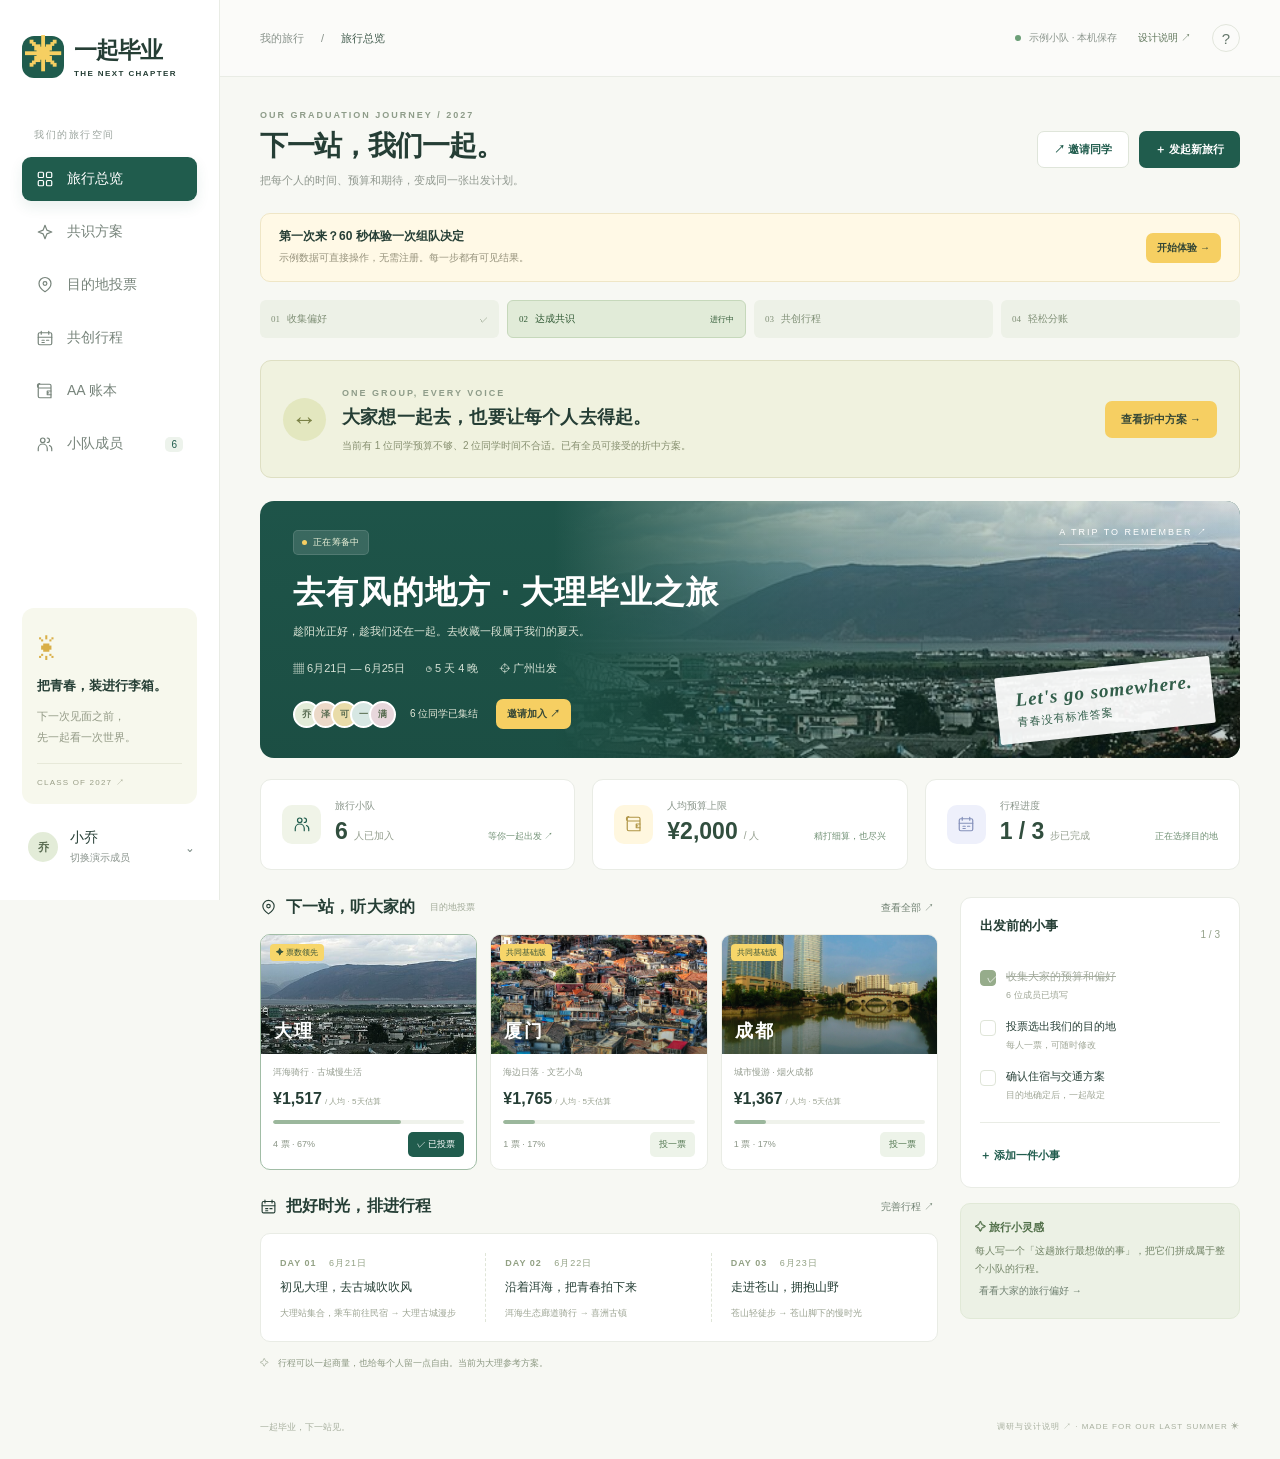
==== commit 75538d80: "Add constraint-based trip consensus, receipts, settlement closure and research notes" ====
--- a/index.html
+++ b/index.html
@@ -1,5 +1,5 @@
 <!doctype html>
-<html lang="zh-CN"><head><meta charset="UTF-8"><meta name="viewport" content="width=device-width, initial-scale=1"><meta name="theme-color" content="#1d5c4d"><meta name="description" content="和同学一起，把毕业旅行从想法变成出发。目的地投票、行程共创、预算与AA账本。"><title>一起毕业 · 旅行拼团规划</title><link rel="icon" href="data:image/svg+xml,%3Csvg xmlns='http://www.w3.org/2000/svg' viewBox='0 0 64 64'%3E%3Crect width='64' height='64' rx='18' fill='%231d5c4d'/%3E%3Ctext x='10' y='46' font-size='44'%3E✳%3C/text%3E%3C/svg%3E"><link rel="stylesheet" href="style.css"></head>
+<html lang="zh-CN"><head><meta charset="UTF-8"><meta name="viewport" content="width=device-width, initial-scale=1"><meta name="theme-color" content="#1d5c4d"><meta name="description" content="和同学一起，把毕业旅行从想法变成出发。目的地投票、行程共创、预算与AA账本。"><title>一起毕业 · 旅行拼团规划</title><link rel="icon" href="data:image/svg+xml,%3Csvg xmlns='http://www.w3.org/2000/svg' viewBox='0 0 64 64'%3E%3Crect width='64' height='64' rx='18' fill='%231d5c4d'/%3E%3Ctext x='10' y='46' font-size='44'%3E✳%3C/text%3E%3C/svg%3E"><link rel="stylesheet" href="style.css?v=2"></head>
 <body><aside class="sidebar"><a class="brand" href="#"><span class="brand-mark">✳</span><span>一起毕业<small>THE NEXT CHAPTER</small></span></a><div class="nav-label">我们的旅行空间</div><nav id="nav"></nav><div class="sidebar-note"><span class="note-sun">☀</span><h3>把青春，装进行李箱。</h3><p>下一次见面之前，<br>先一起看一次世界。</p><span class="note-line">CLASS OF 2027 ↗</span></div><button class="profile" data-action="profile"><span class="avatar me">乔</span><span>小乔<small>旅行发起人</small></span><span class="profile-arrow">⌄</span></button></aside>
-<div class="app"><header class="topbar"><div class="breadcrumb">我的旅行 <span>/</span> <b id="crumb">旅行总览</b></div><div class="top-right"><span class="local-tag"><i></i> 体验模式 · 本机保存</span><button class="icon-btn" data-action="help" aria-label="使用说明">?</button><span class="avatar me small">乔</span></div></header><main id="main"></main><footer>一起毕业，下一站见。<span>MADE FOR OUR LAST SUMMER ✳</span></footer></div>
-<dialog id="modal"><div class="modal-head"><h2 id="modal-title"></h2><button class="icon-btn" data-action="close" aria-label="关闭">×</button></div><div id="modal-body"></div></dialog><div id="toast" role="status" aria-live="polite"></div><script src="app.js"></script></body></html>
+<div class="app"><header class="topbar"><div class="breadcrumb">我的旅行 <span>/</span> <b id="crumb">旅行总览</b></div><div class="top-right"><span class="local-tag"><i></i> 示例小队 · 本机保存</span><button class="icon-btn" data-action="help" aria-label="使用说明">?</button><span class="avatar me small">乔</span></div></header><main id="main"></main><footer>一起毕业，下一站见。<span><a href="research.html">调研与设计说明 ↗</a> · MADE FOR OUR LAST SUMMER ✳</span></footer></div>
+<dialog id="modal"><div class="modal-head"><h2 id="modal-title"></h2><button class="icon-btn" data-action="close" aria-label="关闭">×</button></div><div id="modal-body"></div></dialog><div id="toast" role="status" aria-live="polite"></div><script src="app.js?v=2"></script><script src="decision.js?v=2"></script></body></html>
--- a/style.css
+++ b/style.css
@@ -1,9 +1,19 @@
-:root{--green:#205c4d;--dark:#253e35;--muted:#89938c;--cream:#f7f8f3;--line:#e9ece5;--yellow:#f6cf62;--mint:#e8f1e8}*{box-sizing:border-box}body{margin:0;background:var(--cream);color:var(--dark);font-family:'Noto Sans SC',-apple-system,BlinkMacSystemFont,'Segoe UI',sans-serif;font-size:14px}button,input,select,textarea{font:inherit}button,a{ -webkit-tap-highlight-color:transparent}button{cursor:pointer;transition:background .2s,transform .2s}button:active{transform:translateY(1px)}button:focus-visible,a:focus-visible{outline:3px solid #e3ae32;outline-offset:3px}button{border:none}a{color:inherit;text-decoration:none}.sidebar{width:220px;position:fixed;inset:0 auto 0 0;background:#fff;border-right:1px solid var(--line);padding:35px 22px;display:flex;flex-direction:column;z-index:5}.brand{display:flex;align-items:center;gap:10px;font-weight:900;font-size:23px;letter-spacing:-1px}.brand-mark{background:var(--green);border-radius:12px;width:42px;height:42px;color:var(--yellow);display:grid;place-items:center;font-size:37px}.brand small{display:block;letter-spacing:1.4px;font-size:8px;font-weight:600;margin-top:3px}.nav-label{color:#9ba49e;font-size:10px;letter-spacing:1.5px;margin:50px 12px 15px}nav{display:grid;gap:9px}.nav-item{background:transparent;border-radius:9px;display:flex;align-items:center;text-align:left;padding:13px 14px;color:#77847b;gap:13px;font-weight:500;width:100%}.nav-item svg{width:18px;height:18px}.nav-item.active{background:var(--green);color:white;box-shadow:0 6px 14px #205c4d18}.nav-item:hover:not(.active){background:#f1f5ef}.nav-item em{margin-left:auto;font-style:normal;font-size:10px;background:#edf3ec;border-radius:5px;padding:2px 6px;color:var(--green)}.sidebar-note{margin-top:auto;background:#f7f8ed;border-radius:12px;padding:22px 15px 16px;position:relative;overflow:hidden}.note-sun{color:#d9af48;font-size:33px}.sidebar-note h3{font-size:13px;margin:9px 0}.sidebar-note p{color:#929985;font-size:11px;line-height:1.9}.note-line{display:block;border-top:1px solid #e7e9d9;padding-top:13px;margin-top:15px;font-size:8px;letter-spacing:1.2px;color:#9a9f88}.profile{margin-top:25px;background:transparent;display:flex;align-items:center;gap:10px;text-align:left;color:var(--dark);padding:0 4px}.profile small{display:block;font-size:10px;color:var(--muted);margin-top:4px}.profile-arrow{margin-left:auto}.avatar{width:34px;height:34px;border-radius:50%;display:inline-flex;align-items:center;justify-content:center;font-size:11px;font-weight:700;background:#f3d49f;color:#7e6336;border:2px solid white;flex-shrink:0}.avatar.me{background:#e2edd8;color:#527347}.avatar.small{height:29px;width:29px}.app{margin-left:220px}.topbar{height:77px;border-bottom:1px solid var(--line);padding:0 40px;display:flex;align-items:center;justify-content:space-between;background:#ffffff88}.breadcrumb{color:#89938c;font-size:11px;display:flex;align-items:center;gap:17px}.breadcrumb b{font-weight:500;color:#445e50}.top-right{display:flex;align-items:center;gap:21px}.local-tag{font-size:10px;color:#8b958d}.local-tag i{display:inline-block;width:6px;height:6px;background:#6c9f78;border-radius:50%;margin-right:5px}.icon-btn{background:transparent;width:28px;height:28px;display:inline-grid;place-items:center;border:1px solid #e2e6dc;border-radius:50%;color:#64766a;font-size:15px}.icon-btn:hover{background:var(--mint)}main{max-width:1430px;margin:auto;padding:33px 40px 20px}.heading{display:flex;align-items:center;justify-content:space-between;gap:15px;margin-bottom:25px}.eyebrow{font-size:9px;letter-spacing:2px;color:#8e9c89;font-weight:600}.heading h1{font-size:28px;letter-spacing:-1px;margin:7px 0 8px;font-weight:800}.heading p{font-size:11px;color:#90988f;margin:0}.btn{padding:10px 16px;border-radius:7px;background:var(--green);color:white;font-size:11px;font-weight:600;display:inline-flex;align-items:center;justify-content:center;gap:7px;min-height:37px}.btn:hover{background:#174a3d}.btn.secondary{background:white;color:var(--green);border:1px solid #dfe5da}.btn.secondary:hover{background:#edf2e9}.btn.yellow{background:var(--yellow);color:#354736}.btn.ghost{background:transparent;color:var(--green);padding:5px 0;min-height:24px}.btn.sm{font-size:10px;padding:7px 11px;min-height:30px}.actions{display:flex;gap:10px;align-items:center}.hero{background:#1e5449;border-radius:14px;overflow:hidden;position:relative;min-height:249px;color:#fff;padding:29px 33px;margin-bottom:21px}.hero-image{position:absolute;inset:0 0 0 30%;background:linear-gradient(90deg,#1e5449 0%,#1e54496b 40%,#142c2010 100%),url('assets/hero.jpg') center 53%/cover}.hero:after{content:'';position:absolute;inset:0;background:linear-gradient(0deg,#11362c30,transparent);pointer-events:none}.hero-content{position:relative;z-index:1}.badge{font-size:9px;letter-spacing:.3px;display:inline-flex;gap:6px;align-items:center;background:#ffffff20;border:1px solid #ffffff20;border-radius:5px;padding:5px 8px;color:#eef3db}.badge i{height:5px;width:5px;background:var(--yellow);border-radius:50%}.hero h2{font-size:32px;font-weight:700;letter-spacing:1px;margin:16px 0 9px}.hero p{color:#e0e8da;font-size:11px;margin:0 0 22px}.hero-meta{display:flex;gap:21px;font-size:11px;color:#d8e3d7;align-items:center}.hero-bottom{margin-top:23px;display:flex;gap:18px;align-items:center}.avatar-stack{display:flex;padding-left:0}.avatar-stack .avatar{margin-right:-8px;width:27px;height:27px;font-size:9px}.hero-bottom .count{font-size:10px;color:#e4e9d9;margin-left:4px}.hero-stamp{position:absolute;right:32px;top:25px;z-index:2;font-size:9px;letter-spacing:2px;border-bottom:1px solid #ffffff60;padding-bottom:5px}.hero-ticket{position:absolute;right:27px;bottom:24px;z-index:2;background:#ffffffed;color:#325e4a;transform:rotate(-6deg);padding:13px 19px;font-size:11px;border-radius:2px;box-shadow:0 3px 13px #0001;letter-spacing:1px}.hero-ticket strong{display:block;font-size:19px;margin-bottom:4px;font-family:Georgia,serif;font-style:italic}.stats{display:grid;grid-template-columns:repeat(3,1fr);gap:17px;margin-bottom:27px}.stat{border:1px solid var(--line);background:white;padding:19px 21px;border-radius:11px;display:flex;gap:14px;align-items:center}.stat-icon{height:39px;width:39px;background:#f0f4e8;border-radius:10px;display:grid;place-items:center;color:var(--green)}.stat-icon svg{height:18px;width:18px}.stat:nth-child(2) .stat-icon{background:#fff7df;color:#b09546}.stat:nth-child(3) .stat-icon{background:#eef0fb;color:#8591ba}.stat-label{font-size:10px;color:#89958a}.stat-value{font-size:23px;line-height:1.6;font-weight:700;color:#314e3e}.stat-value small{font-size:10px;font-weight:400;color:#96a090;margin-left:6px}.stat-end{font-size:9px;color:#719175;margin-left:auto;align-self:end;padding-bottom:7px}.columns{display:grid;grid-template-columns:minmax(0,1fr) 280px;gap:22px}.section-title{display:flex;align-items:center;justify-content:space-between;margin-bottom:15px;gap:8px}.section-title h2{font-size:16px;margin:0;letter-spacing:.1px;display:flex;align-items:center;gap:9px}.section-title h2 svg{height:17px;width:17px}.section-title p{font-size:10px;color:#929b90;margin:7px 0 0}.text-link{color:#718273;font-size:10px;background:transparent;padding:4px}.text-link:hover{color:var(--green)}.section-kicker{color:#a1aa98;font-size:9px;margin-left:6px;font-weight:400}.destinations{display:grid;grid-template-columns:repeat(3,minmax(0,1fr));gap:13px}.destination{background:white;border:1px solid var(--line);border-radius:10px;overflow:hidden;position:relative}.destination.leading{border-color:#a1bda6}.dest-photo{height:119px;position:relative;overflow:hidden}.dest-photo img{width:100%;height:100%;object-fit:cover;transition:transform .35s}.destination:hover img{transform:scale(1.05)}.dest-photo:after{content:'';position:absolute;inset:30% 0 0;background:linear-gradient(transparent,#122d2960)}.dest-photo .place{position:absolute;left:13px;bottom:11px;color:white;z-index:1;font-size:18px;font-weight:600;letter-spacing:2px}.dest-tag{position:absolute;top:9px;left:9px;z-index:1;background:#f7d66a;color:#3b563b;border-radius:4px;padding:3px 6px;font-size:8px}.dest-body{padding:12px}.dest-sub{font-size:9px;color:#969e91;margin-bottom:11px;white-space:nowrap}.dest-price{font-size:16px;font-weight:700}.dest-price small{font-size:8px;font-weight:400;color:#98a18f;margin-left:3px}.vote-progress{background:#eff2eb;border-radius:4px;height:4px;margin:12px 0 8px;overflow:hidden}.vote-progress span{display:block;height:100%;background:#9bb79c;border-radius:4px}.vote-row{display:flex;justify-content:space-between;align-items:center;font-size:9px;color:#8b9687}.vote-btn{background:#edf3e9;color:#527650;font-size:9px;padding:6px 9px;border-radius:5px}.vote-btn.selected{background:var(--green);color:white}.panel{background:white;border:1px solid var(--line);border-radius:11px;padding:19px}.panel h3{font-size:13px;margin:0 0 17px}.todo{display:flex;align-items:flex-start;gap:10px;margin:17px 0}.check{border:1px solid #dfe5d8;background:#fff;border-radius:4px;flex-shrink:0;width:16px;height:16px;display:grid;place-items:center;color:white;font-size:11px;margin-top:1px}.check.done{background:#96ac8b;border-color:#96ac8b}.todo strong{display:block;font-weight:500;font-size:11px}.todo small{font-size:9px;color:#a0a797;display:block;margin-top:5px}.todo.done strong{text-decoration:line-through;color:#a2aa9c}.todo-chip{font-size:8px;background:#fff4d9;color:#b39b5f;padding:3px 5px;border-radius:4px;margin-left:auto;white-space:nowrap}.hint{margin-top:15px;padding:14px;background:#ecf1e5;border:1px solid #e1e9d7;border-radius:10px;font-size:10px;color:#738568;line-height:1.8}.hint strong{display:block;color:#52704a;font-size:11px;margin-bottom:4px}.timeline-section{margin-top:26px}.timeline-preview{display:grid;grid-template-columns:repeat(3,1fr);border:1px solid var(--line);border-radius:10px;background:#fff;padding:19px 0}.mini-day{padding:0 19px;border-right:1px dashed #dfe5d8}.mini-day:last-child{border:0}.mini-day .day{font-size:9px;font-weight:700;color:#92a184;letter-spacing:1px}.mini-day h4{font-size:12px;font-weight:500;margin:9px 0}.mini-day p{font-size:9px;color:#9ca493;margin:0;line-height:1.9}.bottom-note{display:flex;gap:9px;color:#8d9983;font-size:9px;margin-top:14px;line-height:1.7}.page-tabs{display:flex;gap:8px;margin:20px 0}.chip{border:1px solid #dde5d6;border-radius:20px;background:white;padding:7px 14px;font-size:11px;color:#85917c}.chip.active{background:var(--green);color:white;border-color:var(--green)}.full-cards .dest-photo{height:220px}.full-cards .dest-body{padding:20px}.full-cards .dest-sub{font-size:11px}.full-cards .dest-price{font-size:22px}.info-banner{background:#eef3e7;border-radius:10px;padding:16px 20px;font-size:11px;line-height:1.8;color:#6b805c;margin-bottom:22px}.info-banner strong{color:#3f603c}.subheading{font-size:13px;color:#496142}.member-grid{display:grid;grid-template-columns:repeat(3,1fr);gap:16px}.member-card{padding:22px;background:white;border:1px solid var(--line);border-radius:11px}.member-head{display:flex;gap:11px;align-items:center}.member-head .avatar{height:44px;width:44px;font-size:16px}.member-head h3{font-size:14px;margin:0 0 4px}.member-head small{font-size:10px;color:#96a28d}.member-detail{padding:16px 0 0;display:flex;gap:6px;flex-wrap:wrap}.member-detail span{font-size:10px;padding:5px 8px;background:#f3f5ed;border-radius:4px;color:#819175}.day-card{border:1px solid var(--line);border-radius:11px;background:#fff;margin:17px 0;padding:22px}.day-card-header{display:flex;justify-content:space-between;align-items:center;border-bottom:1px solid var(--line);padding-bottom:15px}.day-card-header h3{margin:0;font-size:16px}.day-card-header span{font-size:10px;color:#94a088}.activity{display:flex;align-items:flex-start;gap:19px;margin-top:22px}.activity-time{font-size:11px;color:#9ba68e;width:44px;flex-shrink:0;padding-top:3px}.activity-dot{width:8px;height:8px;background:#a0b397;border:2px solid #dce7d7;border-radius:50%;margin-top:7px}.activity h4{margin:0 0 7px;font-size:12px;font-weight:500}.activity p{margin:0;color:#99a08f;font-size:10px}.activity-cost{margin-left:auto;font-size:11px;color:#69815a}.table-wrap{background:#fff;border:1px solid var(--line);border-radius:11px;overflow:auto}table{width:100%;border-collapse:collapse;text-align:left;white-space:nowrap}th{background:#f4f6ee;color:#8d9a80;font-size:10px;padding:15px 18px;font-weight:500}td{font-size:12px;padding:17px 18px;border-bottom:1px solid #f0f2eb}tbody tr:last-child td{border:0}.expense-icon{display:inline-flex;height:29px;width:29px;background:#f2f5e8;align-items:center;justify-content:center;margin-right:10px;border-radius:7px}.empty{text-align:center;background:#fff;border:1px dashed #d9e2d2;border-radius:11px;padding:45px 20px;color:#8a9780;font-size:12px}.settlements{display:grid;gap:10px}.settlement{display:flex;align-items:center;gap:9px;background:#f4f7ef;padding:12px;border-radius:6px;font-size:10px}.settlement b{margin-left:auto;color:var(--green)}.budget-bar{height:9px;background:#ecf0e4;border-radius:9px;margin:16px 0 8px;overflow:hidden}.budget-bar span{display:block;height:100%;background:#9db590;border-radius:9px}.expenses-summary{display:grid;grid-template-columns:2fr 1fr;gap:20px;margin-bottom:24px}.amount-big{font-size:31px;font-weight:700;margin-top:12px}.amount-big small{font-size:10px;font-weight:400;color:#96a28a;margin-left:8px}.muted{color:#94a18a;font-size:10px}.section-gap{margin-top:26px}footer{max-width:1430px;margin:10px auto 0;padding:20px 40px 25px;font-size:9px;color:#a8b09f;display:flex;justify-content:space-between}footer span{letter-spacing:1px;font-size:8px}dialog{width:480px;max-width:calc(100% - 30px);border:1px solid var(--line);border-radius:16px;padding:25px;color:var(--dark);box-shadow:0 24px 100px #102b2a30}dialog::backdrop{background:#162e2870;backdrop-filter:blur(3px)}.modal-head{display:flex;justify-content:space-between;align-items:center;margin-bottom:20px}.modal-head h2{font-size:19px;margin:0}.field{margin:16px 0;display:block;font-size:11px;color:#65765e}.field input,.field select,.field textarea{margin-top:8px;display:block;border:1px solid #dbe2d4;border-radius:7px;background:#fcfdf9;padding:11px;width:100%;outline:none;color:#3b5133}.field input:focus,.field select:focus,.field textarea:focus{border-color:#689160;box-shadow:0 0 0 3px #e7f0df}.field textarea{min-height:80px;resize:vertical}.form-row{display:grid;grid-template-columns:1fr 1fr;gap:14px}.modal-foot{display:flex;justify-content:flex-end;gap:10px;margin-top:23px}.form-help{font-size:10px;line-height:1.9;color:#8b9980}.checkboxes{display:flex;gap:10px;flex-wrap:wrap;margin-top:9px}.checkboxes label{background:#f1f5e9;border-radius:5px;padding:8px;font-size:11px}.checkboxes input{accent-color:var(--green)}#toast{position:fixed;bottom:28px;left:calc(50% + 90px);transform:translate(-50%,20px);opacity:0;z-index:30;background:#234f42;color:white;font-size:12px;border-radius:9px;padding:14px 23px;box-shadow:0 5px 20px #24452f26;pointer-events:none;transition:all .25s;max-width:90vw}#toast.show{opacity:1;transform:translate(-50%,0)}.split-line{height:1px;background:var(--line);margin:20px 0}.guide{font-size:12px;color:#718364;line-height:2}.guide b{color:#395a37}.danger{color:#b67456}.ready-check{background:#edf4e5;padding:16px 20px;border-radius:8px;color:#658052;font-size:12px;line-height:1.9;margin:20px 0}.no-margins{margin:0}
+:root{--green:#205c4d;--dark:#253e35;--muted:#89938c;--cream:#f7f8f3;--line:#e9ece5;--yellow:#f6cf62;--mint:#e8f1e8}*{box-sizing:border-box}body{margin:0;background:var(--cream);color:var(--dark);font-family:'Noto Sans SC',-apple-system,BlinkMacSystemFont,'Segoe UI',sans-serif;font-size:14px}button,input,select,textarea{font:inherit}button,a{ -webkit-tap-highlight-color:transparent}button{cursor:pointer;transition:background .2s,transform .2s}button:active{transform:translateY(1px)}button:focus-visible,a:focus-visible{outline:3px solid #e3ae32;outline-offset:3px}button{border:none}a{color:inherit;text-decoration:none}.sidebar{width:220px;position:fixed;inset:0 auto 0 0;background:#fff;border-right:1px solid var(--line);padding:35px 22px;display:flex;flex-direction:column;z-index:5}.brand{display:flex;align-items:center;gap:10px;font-weight:900;font-size:23px;letter-spacing:-1px}.brand-mark{background:var(--green);border-radius:12px;width:42px;height:42px;color:var(--yellow);display:grid;place-items:center;font-size:37px}.brand small{display:block;letter-spacing:1.4px;font-size:8px;font-weight:600;margin-top:3px}.nav-label{color:#9ba49e;font-size:10px;letter-spacing:1.5px;margin:50px 12px 15px}nav{display:grid;gap:9px}.nav-item{background:transparent;border-radius:9px;display:flex;align-items:center;text-align:left;padding:13px 14px;color:#77847b;gap:13px;font-weight:500;width:100%}.nav-item svg{width:18px;height:18px}.nav-item.active{background:var(--green);color:white;box-shadow:0 6px 14px #205c4d18}.nav-item:hover:not(.active){background:#f1f5ef}.nav-item em{margin-left:auto;font-style:normal;font-size:10px;background:#edf3ec;border-radius:5px;padding:2px 6px;color:var(--green)}.sidebar-note{margin-top:auto;background:#f7f8ed;border-radius:12px;padding:22px 15px 16px;position:relative;overflow:hidden}.note-sun{color:#d9af48;font-size:33px}.sidebar-note h3{font-size:13px;margin:9px 0}.sidebar-note p{color:#929985;font-size:11px;line-height:1.9}.note-line{display:block;border-top:1px solid #e7e9d9;padding-top:13px;margin-top:15px;font-size:8px;letter-spacing:1.2px;color:#9a9f88}.profile{margin-top:25px;background:transparent;display:flex;align-items:center;gap:10px;text-align:left;color:var(--dark);padding:0 4px}.profile small{display:block;font-size:10px;color:var(--muted);margin-top:4px}.profile-arrow{margin-left:auto}.avatar{width:34px;height:34px;border-radius:50%;display:inline-flex;align-items:center;justify-content:center;font-size:11px;font-weight:700;background:#f3d49f;color:#7e6336;border:2px solid white;flex-shrink:0}.avatar.me{background:#e2edd8;color:#527347}.avatar.small{height:29px;width:29px}.app{margin-left:220px}.topbar{height:77px;border-bottom:1px solid var(--line);padding:0 40px;display:flex;align-items:center;justify-content:space-between;background:#ffffff88}.breadcrumb{color:#89938c;font-size:11px;display:flex;align-items:center;gap:17px}.breadcrumb b{font-weight:500;color:#445e50}.top-right{display:flex;align-items:center;gap:21px}.local-tag{font-size:10px;color:#8b958d}.local-tag i{display:inline-block;width:6px;height:6px;background:#6c9f78;border-radius:50%;margin-right:5px}.icon-btn{background:transparent;width:28px;height:28px;display:inline-grid;place-items:center;border:1px solid #e2e6dc;border-radius:50%;color:#64766a;font-size:15px}.icon-btn:hover{background:var(--mint)}main{max-width:1430px;margin:auto;padding:33px 40px 20px}.heading{display:flex;align-items:center;justify-content:space-between;gap:15px;margin-bottom:25px}.eyebrow{font-size:9px;letter-spacing:2px;color:#8e9c89;font-weight:600}.heading h1{font-size:28px;letter-spacing:-1px;margin:7px 0 8px;font-weight:800}.heading p{font-size:11px;color:#90988f;margin:0}.btn{padding:10px 16px;border-radius:7px;background:var(--green);color:white;font-size:11px;font-weight:600;display:inline-flex;align-items:center;justify-content:center;gap:7px;min-height:37px}.btn:hover{background:#174a3d}.btn.secondary{background:white;color:var(--green);border:1px solid #dfe5da}.btn.secondary:hover{background:#edf2e9}.btn.yellow{background:var(--yellow);color:#354736}.btn.ghost{background:transparent;color:var(--green);padding:5px 0;min-height:24px}.btn.sm{font-size:10px;padding:7px 11px;min-height:30px}.actions{display:flex;gap:10px;align-items:center}.hero{background:#1e5449;border-radius:14px;overflow:hidden;position:relative;min-height:249px;color:#fff;padding:29px 33px;margin-bottom:21px}.hero-image{position:absolute;inset:0 0 0 30%;background:linear-gradient(90deg,#1e5449 0%,#1e54496b 40%,#142c2010 100%),url('assets/dali.jpg') center 53%/cover}.hero:after{content:'';position:absolute;inset:0;background:linear-gradient(0deg,#11362c30,transparent);pointer-events:none}.hero-content{position:relative;z-index:1}.badge{font-size:9px;letter-spacing:.3px;display:inline-flex;gap:6px;align-items:center;background:#ffffff20;border:1px solid #ffffff20;border-radius:5px;padding:5px 8px;color:#eef3db}.badge i{height:5px;width:5px;background:var(--yellow);border-radius:50%}.hero h2{font-size:32px;font-weight:700;letter-spacing:1px;margin:16px 0 9px}.hero p{color:#e0e8da;font-size:11px;margin:0 0 22px}.hero-meta{display:flex;gap:21px;font-size:11px;color:#d8e3d7;align-items:center}.hero-bottom{margin-top:23px;display:flex;gap:18px;align-items:center}.avatar-stack{display:flex;padding-left:0}.avatar-stack .avatar{margin-right:-8px;width:27px;height:27px;font-size:9px}.hero-bottom .count{font-size:10px;color:#e4e9d9;margin-left:4px}.hero-stamp{position:absolute;right:32px;top:25px;z-index:2;font-size:9px;letter-spacing:2px;border-bottom:1px solid #ffffff60;padding-bottom:5px}.hero-ticket{position:absolute;right:27px;bottom:24px;z-index:2;background:#ffffffed;color:#325e4a;transform:rotate(-6deg);padding:13px 19px;font-size:11px;border-radius:2px;box-shadow:0 3px 13px #0001;letter-spacing:1px}.hero-ticket strong{display:block;font-size:19px;margin-bottom:4px;font-family:Georgia,serif;font-style:italic}.stats{display:grid;grid-template-columns:repeat(3,1fr);gap:17px;margin-bottom:27px}.stat{border:1px solid var(--line);background:white;padding:19px 21px;border-radius:11px;display:flex;gap:14px;align-items:center}.stat-icon{height:39px;width:39px;background:#f0f4e8;border-radius:10px;display:grid;place-items:center;color:var(--green)}.stat-icon svg{height:18px;width:18px}.stat:nth-child(2) .stat-icon{background:#fff7df;color:#b09546}.stat:nth-child(3) .stat-icon{background:#eef0fb;color:#8591ba}.stat-label{font-size:10px;color:#89958a}.stat-value{font-size:23px;line-height:1.6;font-weight:700;color:#314e3e}.stat-value small{font-size:10px;font-weight:400;color:#96a090;margin-left:6px}.stat-end{font-size:9px;color:#719175;margin-left:auto;align-self:end;padding-bottom:7px}.columns{display:grid;grid-template-columns:minmax(0,1fr) 280px;gap:22px}.section-title{display:flex;align-items:center;justify-content:space-between;margin-bottom:15px;gap:8px}.section-title h2{font-size:16px;margin:0;letter-spacing:.1px;display:flex;align-items:center;gap:9px}.section-title h2 svg{height:17px;width:17px}.section-title p{font-size:10px;color:#929b90;margin:7px 0 0}.text-link{color:#718273;font-size:10px;background:transparent;padding:4px}.text-link:hover{color:var(--green)}.section-kicker{color:#a1aa98;font-size:9px;margin-left:6px;font-weight:400}.destinations{display:grid;grid-template-columns:repeat(3,minmax(0,1fr));gap:13px}.destination{background:white;border:1px solid var(--line);border-radius:10px;overflow:hidden;position:relative}.destination.leading{border-color:#a1bda6}.dest-photo{height:119px;position:relative;overflow:hidden}.dest-photo img{width:100%;height:100%;object-fit:cover;transition:transform .35s}.destination:hover img{transform:scale(1.05)}.dest-photo:after{content:'';position:absolute;inset:30% 0 0;background:linear-gradient(transparent,#122d2960)}.dest-photo .place{position:absolute;left:13px;bottom:11px;color:white;z-index:1;font-size:18px;font-weight:600;letter-spacing:2px}.dest-tag{position:absolute;top:9px;left:9px;z-index:1;background:#f7d66a;color:#3b563b;border-radius:4px;padding:3px 6px;font-size:8px}.dest-body{padding:12px}.dest-sub{font-size:9px;color:#969e91;margin-bottom:11px;white-space:nowrap}.dest-price{font-size:16px;font-weight:700}.dest-price small{font-size:8px;font-weight:400;color:#98a18f;margin-left:3px}.vote-progress{background:#eff2eb;border-radius:4px;height:4px;margin:12px 0 8px;overflow:hidden}.vote-progress span{display:block;height:100%;background:#9bb79c;border-radius:4px}.vote-row{display:flex;justify-content:space-between;align-items:center;font-size:9px;color:#8b9687}.vote-btn{background:#edf3e9;color:#527650;font-size:9px;padding:6px 9px;border-radius:5px}.vote-btn.selected{background:var(--green);color:white}.panel{background:white;border:1px solid var(--line);border-radius:11px;padding:19px}.panel h3{font-size:13px;margin:0 0 17px}.todo{display:flex;align-items:flex-start;gap:10px;margin:17px 0}.check{border:1px solid #dfe5d8;background:#fff;border-radius:4px;flex-shrink:0;width:16px;height:16px;display:grid;place-items:center;color:white;font-size:11px;margin-top:1px}.check.done{background:#96ac8b;border-color:#96ac8b}.todo strong{display:block;font-weight:500;font-size:11px}.todo small{font-size:9px;color:#a0a797;display:block;margin-top:5px}.todo.done strong{text-decoration:line-through;color:#a2aa9c}.todo-chip{font-size:8px;background:#fff4d9;color:#b39b5f;padding:3px 5px;border-radius:4px;margin-left:auto;white-space:nowrap}.hint{margin-top:15px;padding:14px;background:#ecf1e5;border:1px solid #e1e9d7;border-radius:10px;font-size:10px;color:#738568;line-height:1.8}.hint strong{display:block;color:#52704a;font-size:11px;margin-bottom:4px}.timeline-section{margin-top:26px}.timeline-preview{display:grid;grid-template-columns:repeat(3,1fr);border:1px solid var(--line);border-radius:10px;background:#fff;padding:19px 0}.mini-day{padding:0 19px;border-right:1px dashed #dfe5d8}.mini-day:last-child{border:0}.mini-day .day{font-size:9px;font-weight:700;color:#92a184;letter-spacing:1px}.mini-day h4{font-size:12px;font-weight:500;margin:9px 0}.mini-day p{font-size:9px;color:#9ca493;margin:0;line-height:1.9}.bottom-note{display:flex;gap:9px;color:#8d9983;font-size:9px;margin-top:14px;line-height:1.7}.page-tabs{display:flex;gap:8px;margin:20px 0}.chip{border:1px solid #dde5d6;border-radius:20px;background:white;padding:7px 14px;font-size:11px;color:#85917c}.chip.active{background:var(--green);color:white;border-color:var(--green)}.full-cards .dest-photo{height:220px}.full-cards .dest-body{padding:20px}.full-cards .dest-sub{font-size:11px}.full-cards .dest-price{font-size:22px}.info-banner{background:#eef3e7;border-radius:10px;padding:16px 20px;font-size:11px;line-height:1.8;color:#6b805c;margin-bottom:22px}.info-banner strong{color:#3f603c}.subheading{font-size:13px;color:#496142}.member-grid{display:grid;grid-template-columns:repeat(3,1fr);gap:16px}.member-card{padding:22px;background:white;border:1px solid var(--line);border-radius:11px}.member-head{display:flex;gap:11px;align-items:center}.member-head .avatar{height:44px;width:44px;font-size:16px}.member-head h3{font-size:14px;margin:0 0 4px}.member-head small{font-size:10px;color:#96a28d}.member-detail{padding:16px 0 0;display:flex;gap:6px;flex-wrap:wrap}.member-detail span{font-size:10px;padding:5px 8px;background:#f3f5ed;border-radius:4px;color:#819175}.day-card{border:1px solid var(--line);border-radius:11px;background:#fff;margin:17px 0;padding:22px}.day-card-header{display:flex;justify-content:space-between;align-items:center;border-bottom:1px solid var(--line);padding-bottom:15px}.day-card-header h3{margin:0;font-size:16px}.day-card-header span{font-size:10px;color:#94a088}.activity{display:flex;align-items:flex-start;gap:19px;margin-top:22px}.activity-time{font-size:11px;color:#9ba68e;width:44px;flex-shrink:0;padding-top:3px}.activity-dot{width:8px;height:8px;background:#a0b397;border:2px solid #dce7d7;border-radius:50%;margin-top:7px}.activity h4{margin:0 0 7px;font-size:12px;font-weight:500}.activity p{margin:0;color:#99a08f;font-size:10px}.activity-cost{margin-left:auto;font-size:11px;color:#69815a}.table-wrap{background:#fff;border:1px solid var(--line);border-radius:11px;overflow:auto}table{width:100%;border-collapse:collapse;text-align:left;white-space:nowrap}th{background:#f4f6ee;color:#8d9a80;font-size:10px;padding:15px 18px;font-weight:500}td{font-size:12px;padding:17px 18px;border-bottom:1px solid #f0f2eb}tbody tr:last-child td{border:0}.expense-icon{display:inline-flex;height:29px;width:29px;background:#f2f5e8;align-items:center;justify-content:center;margin-right:10px;border-radius:7px}.empty{text-align:center;background:#fff;border:1px dashed #d9e2d2;border-radius:11px;padding:45px 20px;color:#8a9780;font-size:12px}.settlements{display:grid;gap:10px}.settlement{display:flex;align-items:center;gap:9px;background:#f4f7ef;padding:12px;border-radius:6px;font-size:10px}.settlement b{margin-left:auto;color:var(--green)}.budget-bar{height:9px;background:#ecf0e4;border-radius:9px;margin:16px 0 8px;overflow:hidden}.budget-bar span{display:block;height:100%;background:#9db590;border-radius:9px}.expenses-summary{display:grid;grid-template-columns:2fr 1fr;gap:20px;margin-bottom:24px}.amount-big{font-size:31px;font-weight:700;margin-top:12px}.amount-big small{font-size:10px;font-weight:400;color:#96a28a;margin-left:8px}.muted{color:#94a18a;font-size:10px}.section-gap{margin-top:26px}footer{max-width:1430px;margin:10px auto 0;padding:20px 40px 25px;font-size:9px;color:#a8b09f;display:flex;justify-content:space-between}footer span{letter-spacing:1px;font-size:8px}dialog{width:480px;max-width:calc(100% - 30px);border:1px solid var(--line);border-radius:16px;padding:25px;color:var(--dark);box-shadow:0 24px 100px #102b2a30}dialog::backdrop{background:#162e2870;backdrop-filter:blur(3px)}.modal-head{display:flex;justify-content:space-between;align-items:center;margin-bottom:20px}.modal-head h2{font-size:19px;margin:0}.field{margin:16px 0;display:block;font-size:11px;color:#65765e}.field input,.field select,.field textarea{margin-top:8px;display:block;border:1px solid #dbe2d4;border-radius:7px;background:#fcfdf9;padding:11px;width:100%;outline:none;color:#3b5133}.field input:focus,.field select:focus,.field textarea:focus{border-color:#689160;box-shadow:0 0 0 3px #e7f0df}.field textarea{min-height:80px;resize:vertical}.form-row{display:grid;grid-template-columns:1fr 1fr;gap:14px}.modal-foot{display:flex;justify-content:flex-end;gap:10px;margin-top:23px}.form-help{font-size:10px;line-height:1.9;color:#8b9980}.checkboxes{display:flex;gap:10px;flex-wrap:wrap;margin-top:9px}.checkboxes label{background:#f1f5e9;border-radius:5px;padding:8px;font-size:11px}.checkboxes input{accent-color:var(--green)}#toast{position:fixed;bottom:28px;left:calc(50% + 90px);transform:translate(-50%,20px);opacity:0;z-index:30;background:#234f42;color:white;font-size:12px;border-radius:9px;padding:14px 23px;box-shadow:0 5px 20px #24452f26;pointer-events:none;transition:all .25s;max-width:90vw}#toast.show{opacity:1;transform:translate(-50%,0)}.split-line{height:1px;background:var(--line);margin:20px 0}.guide{font-size:12px;color:#718364;line-height:2}.guide b{color:#395a37}.danger{color:#b67456}.ready-check{background:#edf4e5;padding:16px 20px;border-radius:8px;color:#658052;font-size:12px;line-height:1.9;margin:20px 0}.no-margins{margin:0}
 @media(min-width:1450px){main{padding-top:40px}.hero{min-height:280px}.hero h2{font-size:38px}.dest-photo{height:155px}}
 @media(max-width:1150px){.sidebar{width:190px;padding:28px 17px}.brand{font-size:20px}.brand-mark{width:36px;height:36px;font-size:31px}.app{margin-left:190px}main{padding:28px 25px}.topbar{padding:0 25px}.columns{grid-template-columns:minmax(0,1fr) 240px;gap:17px}.destinations{gap:9px}.dest-body{padding:10px}.dest-sub{font-size:8px}.hero h2{font-size:29px}.hero-ticket{right:20px}.stat{padding:15px;gap:10px}.stat-end{display:none}.member-grid{grid-template-columns:repeat(2,1fr)}}
 @media(max-width:900px){.sidebar{width:75px;padding:25px 13px}.brand>span:last-child,.nav-label,.sidebar-note,.profile>span:not(.avatar){display:none}.brand{justify-content:center}.nav-item{padding:15px;justify-content:center}.nav-item>span,.nav-item em{display:none}nav{margin-top:34px}.profile{margin-top:auto;justify-content:center}.app{margin-left:75px}.columns{grid-template-columns:1fr}.aside-col{display:grid;grid-template-columns:1fr 1fr;gap:17px;align-items:start}.hint{margin-top:0}.hero-ticket{display:none}.dest-photo{height:155px}.stat-value{font-size:21px}.stat-icon{width:32px;height:32px}.heading h1{font-size:26px}.full-cards .dest-photo{height:180px}.expenses-summary{grid-template-columns:1fr}#toast{left:calc(50% + 30px)}}
-@media(max-width:600px){.sidebar{inset:auto 0 0;width:100%;height:66px;flex-direction:row;padding:5px 10px;border-top:1px solid var(--line);border-right:0}.brand,.profile{display:none}nav{display:flex;justify-content:space-around;width:100%;margin:0;gap:0}.nav-item{flex-direction:column;gap:4px;padding:8px 12px;width:auto;font-size:9px;border-radius:7px}.nav-item>span{display:block}.nav-item.active{background:#eaf1e4;color:var(--green);box-shadow:none}.nav-item svg{height:17px;width:17px}.app{margin-left:0;margin-bottom:66px}.topbar{height:56px;padding:0 20px}.top-right{gap:12px}.local-tag{font-size:8px}.top-right>.avatar{display:none}.breadcrumb{font-size:9px;gap:10px}main{padding:23px 18px 10px}.heading{align-items:flex-start;margin-bottom:20px}.heading h1{font-size:23px}.heading p{max-width:230px;line-height:1.8;font-size:10px}.heading .actions .secondary{display:none}.heading .btn{font-size:10px;padding:8px 11px}.eyebrow{font-size:8px;letter-spacing:1.4px}.hero{padding:22px;min-height:233px}.hero-image{inset:0;background:linear-gradient(90deg,#1e5449e8,#1e544965),url('assets/hero.jpg') center/cover}.hero-stamp{right:19px;font-size:7px;letter-spacing:1px}.hero h2{font-size:25px;margin-top:23px;max-width:290px}.hero p{font-size:10px;line-height:1.8}.hero-meta{gap:12px;font-size:9px;flex-wrap:wrap}.hero-bottom{margin-top:20px}.stats{gap:8px;margin-bottom:23px}.stat{padding:12px 10px;display:block}.stat-icon{display:none}.stat-label{font-size:9px}.stat-value{font-size:20px;margin-top:4px}.stat-value small{font-size:8px;margin-left:3px}.section-title h2{font-size:14px}.section-kicker{font-size:8px}.destinations{gap:8px}.dest-photo{height:105px}.dest-photo .place{font-size:16px;left:9px}.dest-tag{font-size:7px;padding:3px 5px;left:6px;top:6px}.dest-body{padding:9px}.dest-sub{font-size:8px;white-space:normal;line-height:1.7;height:27px}.dest-price{font-size:15px}.dest-price small{display:block;font-size:7px;margin-top:2px}.vote-row{font-size:8px;gap:3px}.vote-btn{font-size:8px;padding:5px 6px}.aside-col{grid-template-columns:1fr}.hint{margin-top:-2px}.timeline-preview{grid-template-columns:1fr;padding:0}.mini-day{border-right:0;border-bottom:1px dashed #dfe5d8;padding:15px 18px}.mini-day h4{margin:6px 0}.mini-day p{font-size:10px}.mini-day:last-child{border-bottom:0}.timeline-section{margin-top:23px}.bottom-note{font-size:9px}footer{padding:20px 20px;font-size:8px}footer span{font-size:6px;letter-spacing:.5px}.full-cards{grid-template-columns:1fr}.full-cards .destination{display:grid;grid-template-columns:42% 58%}.full-cards .dest-photo{height:100%;min-height:190px}.full-cards .dest-body{padding:19px}.full-cards .dest-sub{height:auto;font-size:10px}.full-cards .dest-price small{display:inline;margin-left:5px}.full-cards .vote-row{font-size:10px}.full-cards .vote-btn{font-size:10px;padding:7px 12px}.member-grid{grid-template-columns:1fr 1fr;gap:9px}.member-card{padding:15px 10px}.member-head{gap:7px}.member-head .avatar{height:32px;width:32px;font-size:12px}.member-head h3{font-size:12px}.member-head small{font-size:8px}.member-detail span{font-size:8px}.day-card{padding:16px}.activity{gap:10px}.activity-cost{font-size:10px}.activity-time{width:35px;font-size:10px}.activity h4{font-size:11px}.info-banner{font-size:10px;padding:13px 15px}.page-tabs{gap:5px}.chip{padding:6px 11px;font-size:10px}.section-title .actions{gap:5px}.section-title .btn{font-size:9px}#toast{left:50%;bottom:85px;width:max-content}.form-row{gap:10px}.modal-head h2{font-size:18px}dialog{padding:21px}}
+@media(max-width:600px){.sidebar{inset:auto 0 0;width:100%;height:66px;flex-direction:row;padding:5px 10px;border-top:1px solid var(--line);border-right:0}.brand,.profile{display:none}nav{display:flex;justify-content:space-around;width:100%;margin:0;gap:0}.nav-item{flex-direction:column;gap:4px;padding:8px 12px;width:auto;font-size:9px;border-radius:7px}.nav-item>span{display:block}.nav-item.active{background:#eaf1e4;color:var(--green);box-shadow:none}.nav-item svg{height:17px;width:17px}.app{margin-left:0;margin-bottom:66px}.topbar{height:56px;padding:0 20px}.top-right{gap:12px}.local-tag{font-size:8px}.top-right>.avatar{display:none}.breadcrumb{font-size:9px;gap:10px}main{padding:23px 18px 10px}.heading{align-items:flex-start;margin-bottom:20px}.heading h1{font-size:23px}.heading p{max-width:230px;line-height:1.8;font-size:10px}.heading .actions .secondary{display:none}.heading .btn{font-size:10px;padding:8px 11px}.eyebrow{font-size:8px;letter-spacing:1.4px}.hero{padding:22px;min-height:233px}.hero-image{inset:0;background:linear-gradient(90deg,#1e5449e8,#1e544965),url('assets/dali.jpg') center/cover}.hero-stamp{right:19px;font-size:7px;letter-spacing:1px}.hero h2{font-size:25px;margin-top:23px;max-width:290px}.hero p{font-size:10px;line-height:1.8}.hero-meta{gap:12px;font-size:9px;flex-wrap:wrap}.hero-bottom{margin-top:20px}.stats{gap:8px;margin-bottom:23px}.stat{padding:12px 10px;display:block}.stat-icon{display:none}.stat-label{font-size:9px}.stat-value{font-size:20px;margin-top:4px}.stat-value small{font-size:8px;margin-left:3px}.section-title h2{font-size:14px}.section-kicker{font-size:8px}.destinations{gap:8px}.dest-photo{height:105px}.dest-photo .place{font-size:16px;left:9px}.dest-tag{font-size:7px;padding:3px 5px;left:6px;top:6px}.dest-body{padding:9px}.dest-sub{font-size:8px;white-space:normal;line-height:1.7;height:27px}.dest-price{font-size:15px}.dest-price small{display:block;font-size:7px;margin-top:2px}.vote-row{font-size:8px;gap:3px}.vote-btn{font-size:8px;padding:5px 6px}.aside-col{grid-template-columns:1fr}.hint{margin-top:-2px}.timeline-preview{grid-template-columns:1fr;padding:0}.mini-day{border-right:0;border-bottom:1px dashed #dfe5d8;padding:15px 18px}.mini-day h4{margin:6px 0}.mini-day p{font-size:10px}.mini-day:last-child{border-bottom:0}.timeline-section{margin-top:23px}.bottom-note{font-size:9px}footer{padding:20px 20px;font-size:8px}footer span{font-size:6px;letter-spacing:.5px}.full-cards{grid-template-columns:1fr}.full-cards .destination{display:grid;grid-template-columns:42% 58%}.full-cards .dest-photo{height:100%;min-height:190px}.full-cards .dest-body{padding:19px}.full-cards .dest-sub{height:auto;font-size:10px}.full-cards .dest-price small{display:inline;margin-left:5px}.full-cards .vote-row{font-size:10px}.full-cards .vote-btn{font-size:10px;padding:7px 12px}.member-grid{grid-template-columns:1fr 1fr;gap:9px}.member-card{padding:15px 10px}.member-head{gap:7px}.member-head .avatar{height:32px;width:32px;font-size:12px}.member-head h3{font-size:12px}.member-head small{font-size:8px}.member-detail span{font-size:8px}.day-card{padding:16px}.activity{gap:10px}.activity-cost{font-size:10px}.activity-time{width:35px;font-size:10px}.activity h4{font-size:11px}.info-banner{font-size:10px;padding:13px 15px}.page-tabs{gap:5px}.chip{padding:6px 11px;font-size:10px}.section-title .actions{gap:5px}.section-title .btn{font-size:9px}#toast{left:50%;bottom:85px;width:max-content}.form-row{gap:10px}.modal-head h2{font-size:18px}dialog{padding:21px}}
 
 /* Keep wide expense tables inside their scroll container on narrow screens. */
 .columns > *, .expenses-summary > * { min-width: 0; }
 .table-wrap { max-width: 100%; }
+
+/* Consensus and decision support. */
+.design-link{font-size:10px;color:#60775c;white-space:nowrap}.btn:disabled{opacity:.45;cursor:not-allowed;transform:none}.fast-path{background:#fff9e6;border:1px solid #efe6c6;padding:14px 18px;display:flex;justify-content:space-between;align-items:center;gap:15px;border-radius:10px;margin-bottom:17px}.fast-path b,.expense-note b{display:block;font-size:12px;font-weight:600}.fast-path span,.expense-note span{display:block;font-size:10px;color:#96927c;line-height:1.8;margin-top:4px}.phase-steps{display:grid;grid-template-columns:repeat(4,1fr);gap:8px;margin:18px 0 22px}.phase-steps button{display:flex;align-items:center;gap:7px;background:#edf1e7;border-radius:6px;padding:11px;color:#809077;font-size:10px;text-align:left}.phase-steps button span{font-size:9px;font-family:Georgia,serif}.phase-steps button b{margin-left:auto;font-size:8px;font-weight:400}.phase-steps .current{background:#e1ebd8;color:#315a35;border:1px solid #c6d8bb}.decision-summary{padding:22px;border-radius:11px;border:1px solid #dedfc3;background:#f0f2df;display:flex;align-items:center;gap:16px;margin-bottom:23px}.decision-summary-icon{display:grid;place-items:center;width:43px;height:43px;flex-shrink:0;background:#e3e7bf;border-radius:50%;color:#7b8246;font-size:26px}.decision-summary h2{font-size:18px;margin:6px 0 8px;letter-spacing:.2px}.decision-summary p{font-size:10px;color:#879070;line-height:1.8;margin:0}.decision-summary .btn{margin-left:auto;white-space:nowrap}.decision-summary.clear{background:#eaf1e5;border-color:#d8e5cd}.decision-summary.clear .decision-summary-icon{background:#d5e5c9;color:#4c7647}.consensus-head{display:grid;grid-template-columns:1.1fr 1fr;gap:20px}.consensus-head h2{font-size:22px;margin:11px 0}.consensus-head p{font-size:11px;color:#91a087}.state-pill{display:inline-block;font-size:9px;padding:5px 8px;border-radius:4px;margin-top:5px}.state-pill.warn{background:#fff0d1;color:#a17a37}.state-pill.good{background:#eaf2e2;color:#618448}.constraint-stats{display:grid;grid-template-columns:repeat(3,1fr);gap:10px}.constraint-stats>div{border:1px solid var(--line);background:#fff;border-radius:10px;display:flex;flex-direction:column;align-items:center;justify-content:center;text-align:center;padding:15px 9px}.constraint-stats b{font-size:35px;line-height:1.6;font-weight:600;color:#789063}.constraint-stats b small{font-size:16px;color:#abb59d}.constraint-stats span{font-size:9px;color:#929c85}.conflict-list{display:grid;gap:10px}.conflict-item{display:flex;gap:12px;align-items:flex-start;padding:12px;background:#faf7ec;border-radius:6px}.conflict-item>span{background:#eee5cd;color:#a58c56;font-size:9px;white-space:nowrap;padding:3px 6px;border-radius:4px}.conflict-item p{font-size:11px;color:#8d866e;margin:2px 0;line-height:1.9}.conflict-item b{font-weight:500;color:#625e46}.common-window{display:flex;align-items:center;gap:14px;font-size:10px;color:#94a085;margin-top:17px;padding-top:15px;border-top:1px dashed #e2e8da;flex-wrap:wrap}.common-window b{color:#5d7c4b;font-weight:600;font-size:14px}.recommendations{display:grid;grid-template-columns:repeat(3,minmax(0,1fr));gap:16px}.recommendation{background:#fff;border:1px solid var(--line);border-radius:11px;padding:21px;min-width:0}.recommendation.best{background:#f4f7ed;border:1px solid #a7bc96;box-shadow:0 5px 16px #314f2405}.recommendation-top{display:flex;align-items:center;justify-content:space-between;gap:6px}.solution-label{font-size:9px;color:#6a8659;white-space:nowrap}.recommendation h3{font-size:16px;line-height:1.8;margin:17px 0 8px}.solution-desc{font-size:10px;line-height:1.9;color:#92a184;min-height:38px}.solution-price{font-size:29px;font-weight:700;color:#3d6037;margin:15px 0}.solution-price small{font-size:9px;font-weight:400;color:#93a086;margin-left:5px}.solution-facts{display:grid;gap:10px;font-size:10px;color:#8a977d;margin:18px 0 22px}.over-budget{color:#b78448!important}.price-table{margin:17px 0}.price-table th,.price-table td{font-size:9px;padding:12px 10px}.approval-grid{display:grid;grid-template-columns:repeat(3,1fr);gap:12px;margin-top:20px}.approval-person{display:flex;gap:10px;align-items:center;background:#f6f8f1;padding:13px;border-radius:7px;min-width:0}.approval-person b{font-size:11px;font-weight:500}.approval-person small{display:block;font-size:9px;color:#929f84;margin-top:5px;overflow-wrap:anywhere}.approval-mark{color:#b3bca7;font-size:19px;margin-left:auto}.approval-mark.yes{color:#73965c}.approval-actions{display:flex;align-items:center;justify-content:space-between;gap:13px;border-top:1px solid var(--line);margin-top:22px;padding-top:19px}.approval-actions>span{font-size:10px;color:#929f84}.role-list{display:grid;gap:10px}.role-list button{display:flex;align-items:center;gap:12px;padding:12px;border:1px solid var(--line);border-radius:7px;background:#fafbf6;text-align:left}.role-list button:hover{background:#eff4e7}.role-list b{font-size:12px}.role-list small{display:block;font-size:10px;color:#96a28a;margin-top:5px}.role-list em{font-style:normal;font-size:10px;margin-left:auto;color:#7f936d}.adopt-preview{background:#eff4e7;padding:17px;border-radius:8px}.adopt-preview h3{margin:8px 0;font-size:19px}.adopt-preview p{font-size:11px;color:#819471;margin:0}.invite-steps{display:grid;gap:15px;margin:25px 0}.invite-steps>div{display:flex;align-items:center;gap:12px;font-size:11px;color:#819471}.invite-steps b{width:24px;height:24px;display:grid;place-items:center;border:1px solid #cfdcc3;color:#6f8d56;border-radius:50%;font-size:11px}.invite-buttons{display:grid;grid-template-columns:1fr 1fr;gap:10px;margin-top:23px}.invite-buttons>.btn:first-child{grid-column:1/-1}.import-label{cursor:pointer}.import-label input{position:absolute;width:1px;height:1px;opacity:0;overflow:hidden}.booking-row{display:flex;align-items:flex-start;gap:13px;padding:20px 0;border-bottom:1px solid var(--line)}.booking-row:last-child{border:0}.booking-row h3{font-size:12px;margin:0 0 7px}.booking-row p{font-size:10px;color:#96a187;line-height:1.9;margin:0}.booking-row>span{margin-left:auto;white-space:nowrap;font-size:9px;color:#99a88a}.itinerary-shortcut{display:flex;align-items:center;justify-content:space-between;gap:10px;margin-bottom:20px}.expense-note{display:flex;align-items:center;justify-content:space-between;gap:12px;background:#edf3e4;padding:15px 20px;border-radius:9px;margin-bottom:20px}.expense-note span{color:#90a17c}.settlement .btn{margin-left:10px;white-space:nowrap}.transfer-history{display:flex;align-items:center;justify-content:space-between;gap:10px;padding:12px;border-top:1px solid var(--line);color:#8a9a7d;font-size:10px}.tour-bar{display:flex;align-items:center;justify-content:space-between;gap:15px;background:#254f41;color:white;padding:18px 21px;margin-bottom:25px;border-radius:11px;box-shadow:0 5px 14px #2d4f2912}.tour-bar span{font-size:9px;color:#b2c5a6;margin-right:10px}.tour-bar b{font-size:13px;font-weight:500}.tour-bar p{font-size:10px;color:#c2d1b9;line-height:1.8;margin:9px 0 0}.tour-bar .text-link{color:#b6c9aa}.tour-bar .btn{background:#e8efde;color:#3d6335}.budget-fit{font-size:10px;color:#779460;margin:12px 0}.research-shell{margin:0}.research-top{background:#fff;border-bottom:1px solid var(--line);padding:22px 30px;display:flex;align-items:center;justify-content:space-between;gap:15px}.research-top .brand{display:flex}.research-wrap{max-width:1100px;margin:0 auto;padding:45px 25px 60px}.research-hero{background:#205c4d;border-radius:16px;color:white;padding:40px;margin:0 0 25px;position:relative;overflow:hidden}.research-hero:after{content:'✳';position:absolute;right:15px;top:-25px;font-size:220px;color:#ffffff0a;pointer-events:none}.research-hero .eyebrow{color:#c3d0b1}.research-hero h1{font-size:34px;line-height:1.6;max-width:700px;margin:16px 0}.research-hero p{font-size:12px;line-height:2;color:#d3dfc9;max-width:720px}.research-hero .badge{margin-top:10px}.research-grid{display:grid;grid-template-columns:1fr 1fr;gap:19px;margin:20px 0}.research-grid .panel{padding:25px}.research-wrap .panel>h2{font-size:18px;margin:0 0 18px}.research-wrap p,.research-wrap li{font-size:12px;line-height:2;color:#86967a}.research-wrap ul{padding-left:18px;margin:0}.research-wrap h3{font-size:14px;margin:19px 0 10px}.research-wrap .source{display:block;font-size:10px;color:#628454;margin:12px 0;text-decoration:underline;line-height:1.9}.research-wrap .panel{margin-bottom:20px}.research-wrap table{white-space:normal}.research-wrap table td{font-size:11px;line-height:1.9;vertical-align:top}.research-wrap .research-status{background:#fff8e3;border:1px solid #f0e5c3;padding:18px 22px;border-radius:9px;font-size:11px;line-height:2;color:#9c8a58;margin:20px 0 25px}.research-number{font-family:Georgia,serif;color:#b9c8a8;font-size:28px;margin-right:10px}.research-wrap .source-list li{margin-bottom:10px}.research-wrap .source-list a{color:#527d48;text-decoration:underline}.research-wrap .source-list small{display:block;color:#97a28e;font-size:10px}.research-footer{display:flex;justify-content:space-between;gap:15px;align-items:center;color:#92a282;font-size:11px;margin-top:25px}
+@media(max-height:850px) and (min-width:601px){.sidebar-note{display:none}.profile{margin-top:auto}.sidebar nav{gap:6px}.nav-label{margin-top:35px}}
+@media(max-width:1150px){.recommendation{padding:17px}.recommendation h3{font-size:14px}.recommendation .actions{flex-wrap:wrap}.solution-price{font-size:25px}.decision-summary h2{font-size:16px}.decision-summary .btn{padding:9px 12px;font-size:10px}.approval-grid{grid-template-columns:repeat(2,1fr)}}
+@media(max-width:900px){.consensus-head{grid-template-columns:1fr}.constraint-stats>div{padding:15px}.constraint-stats{margin-top:0}.constraint-stats b{font-size:29px}.constraint-stats span{font-size:10px}.decision-summary{flex-wrap:wrap}.decision-summary .btn{margin-left:59px}.recommendations{gap:10px}.recommendation{padding:14px}.solution-price{font-size:23px}.solution-facts{font-size:9px}.solution-desc{font-size:9px}.research-grid{grid-template-columns:1fr}.phase-steps button{padding:10px 8px;font-size:9px;gap:4px}}
+@media(max-width:600px){.sidebar nav{gap:0}.nav-item{padding:8px 7px;font-size:8px;min-width:0}.design-link{font-size:8px}.top-right{gap:10px}.local-tag{font-size:7px}.phase-steps{gap:5px;margin:15px 0 18px}.phase-steps button{padding:9px 5px;font-size:8px;gap:4px;justify-content:center}.phase-steps button b{display:none}.phase-steps button span{font-size:8px}.fast-path{padding:13px;gap:9px}.fast-path b{font-size:10px}.fast-path span{font-size:9px;max-width:220px}.fast-path .btn{font-size:9px;padding:8px 10px;white-space:nowrap}.decision-summary{padding:17px 15px;gap:11px}.decision-summary-icon{width:32px;height:32px;font-size:22px}.decision-summary .eyebrow{font-size:7px}.decision-summary>div:nth-child(2){flex:1;min-width:0}.decision-summary h2{font-size:14px;line-height:1.9;margin-top:5px}.decision-summary p{font-size:9px}.decision-summary .btn{margin-left:43px}.consensus-head h2{font-size:20px}.constraint-stats{gap:8px}.constraint-stats>div{padding:12px 5px}.constraint-stats span{font-size:9px}.constraint-stats b{font-size:27px}.conflict-item{padding:10px;gap:8px}.conflict-item p{font-size:10px}.common-window{gap:9px;font-size:9px}.common-window b{font-size:12px}.recommendations{grid-template-columns:1fr}.recommendation{padding:20px}.recommendation h3{font-size:17px;margin-top:15px}.recommendation .solution-price{font-size:29px;margin:12px 0}.solution-desc{min-height:0;font-size:10px}.solution-facts{font-size:10px;grid-template-columns:1fr 1fr;gap:12px;line-height:1.9}.recommendation .actions{justify-content:space-between}.approval-grid{gap:8px}.approval-person{padding:11px 8px;gap:7px}.approval-person .avatar{height:25px;width:25px;font-size:9px}.approval-person small{font-size:8px}.approval-person b{font-size:10px}.approval-actions{align-items:flex-start;flex-direction:column;gap:14px}.approval-actions .actions{width:100%;justify-content:flex-end}.price-table{max-width:100%}.price-table th,.price-table td{font-size:8px;padding:11px 8px}.booking-row{gap:10px}.booking-row>span{font-size:8px}.booking-row h3{font-size:11px}.booking-row p{font-size:9px}.expense-note{align-items:flex-start;flex-direction:column;padding:15px}.expense-note b{font-size:11px}.expense-note span{font-size:9px}.settlement{flex-wrap:wrap;font-size:9px}.settlement .btn{font-size:8px;padding:5px 7px;min-height:27px;margin-left:0}.tour-bar{padding:15px;align-items:flex-start;flex-direction:column;gap:8px}.tour-bar .actions{margin-left:auto}.tour-bar p{font-size:9px}.tour-bar b{font-size:12px}.tour-bar span{font-size:8px}.research-top{padding:18px}.research-top .brand{font-size:19px}.research-top .brand-mark{width:32px;height:32px;font-size:28px}.research-top .brand small{font-size:7px}.research-top .btn{font-size:9px;padding:8px 12px}.research-wrap{padding:25px 18px}.research-hero{padding:25px 22px}.research-hero h1{font-size:24px}.research-hero p{font-size:11px}.research-wrap .panel{padding:19px}.research-wrap p,.research-wrap li{font-size:11px}.research-wrap .panel>h2{font-size:16px}.research-wrap .research-status{padding:15px;font-size:10px}.research-wrap table td{font-size:9px;padding:12px 10px}.research-wrap table th{font-size:9px;padding:12px 10px}.research-footer{font-size:9px;flex-wrap:wrap}.research-number{font-size:24px}}
+
+.btn { white-space: nowrap; }
+@media (max-width: 600px) { .heading > .actions { flex-shrink: 0; } .approval-person small { line-height: 1.7; } }
